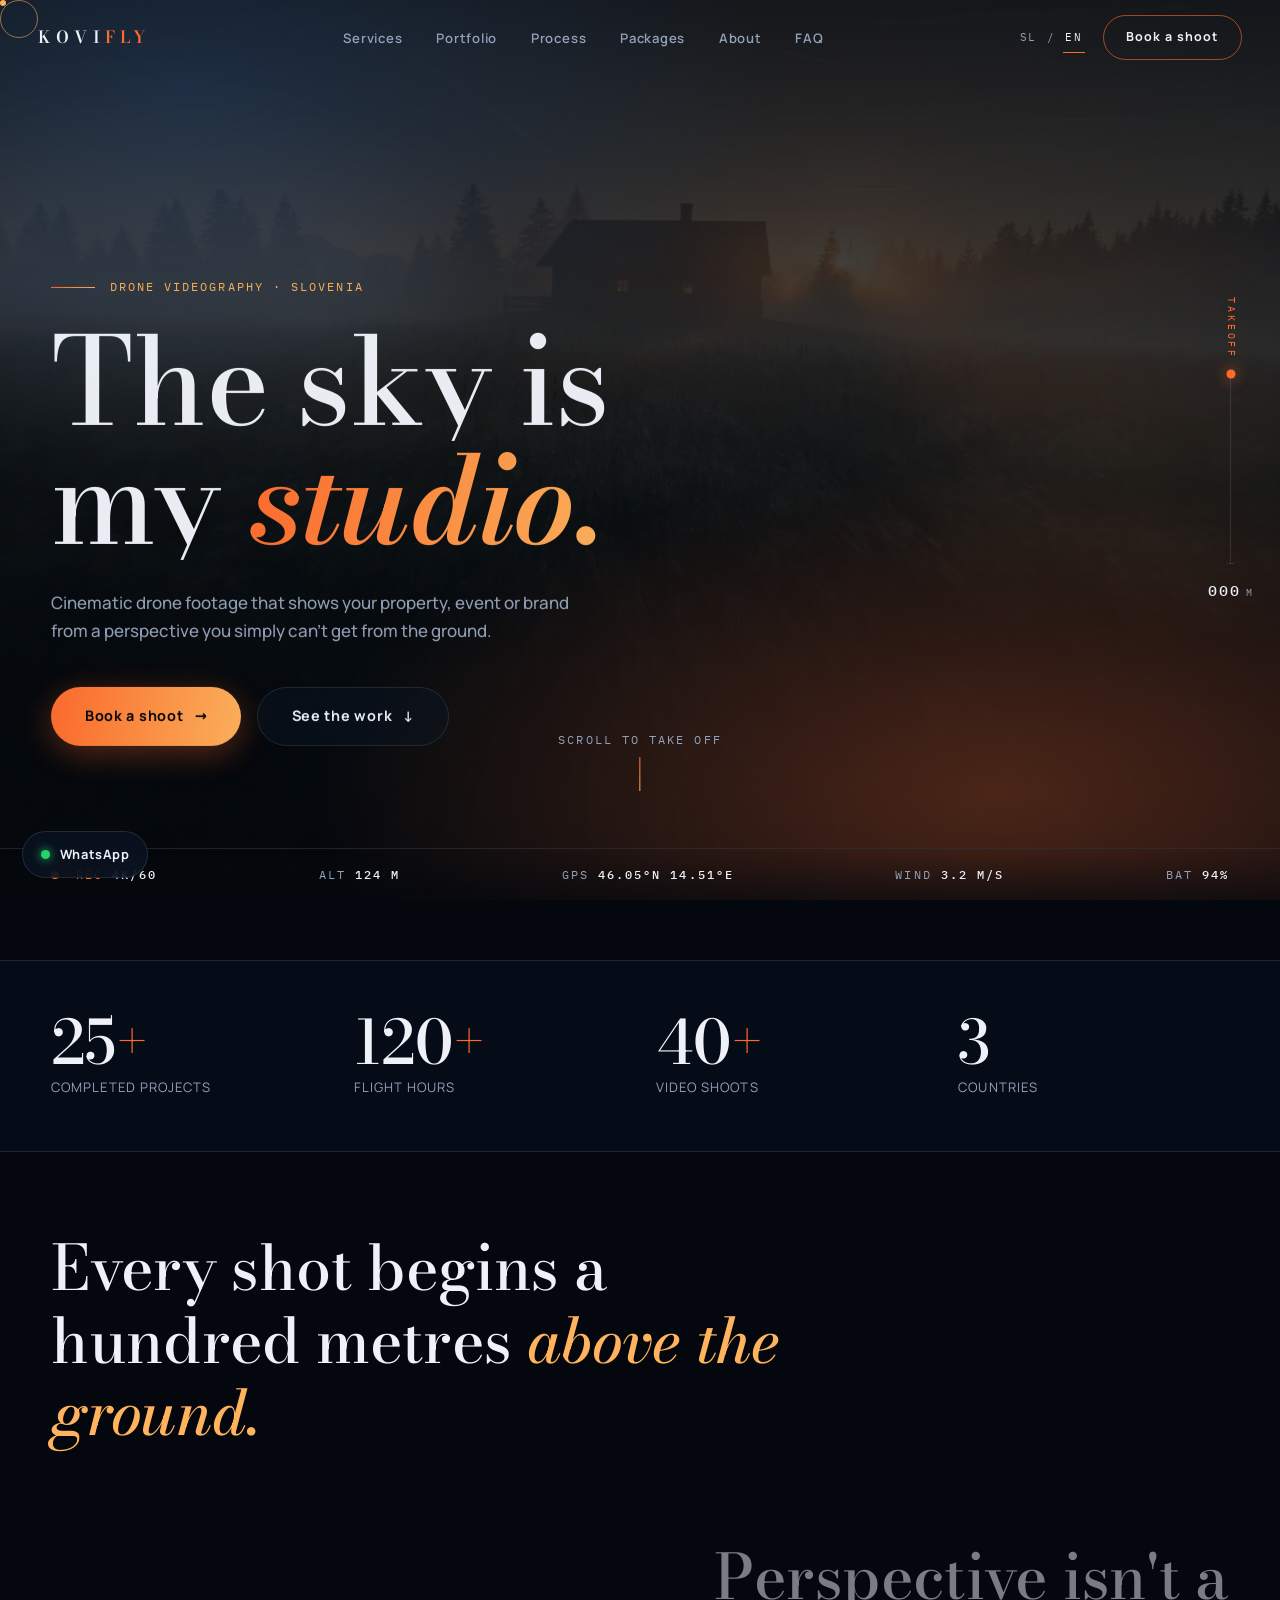
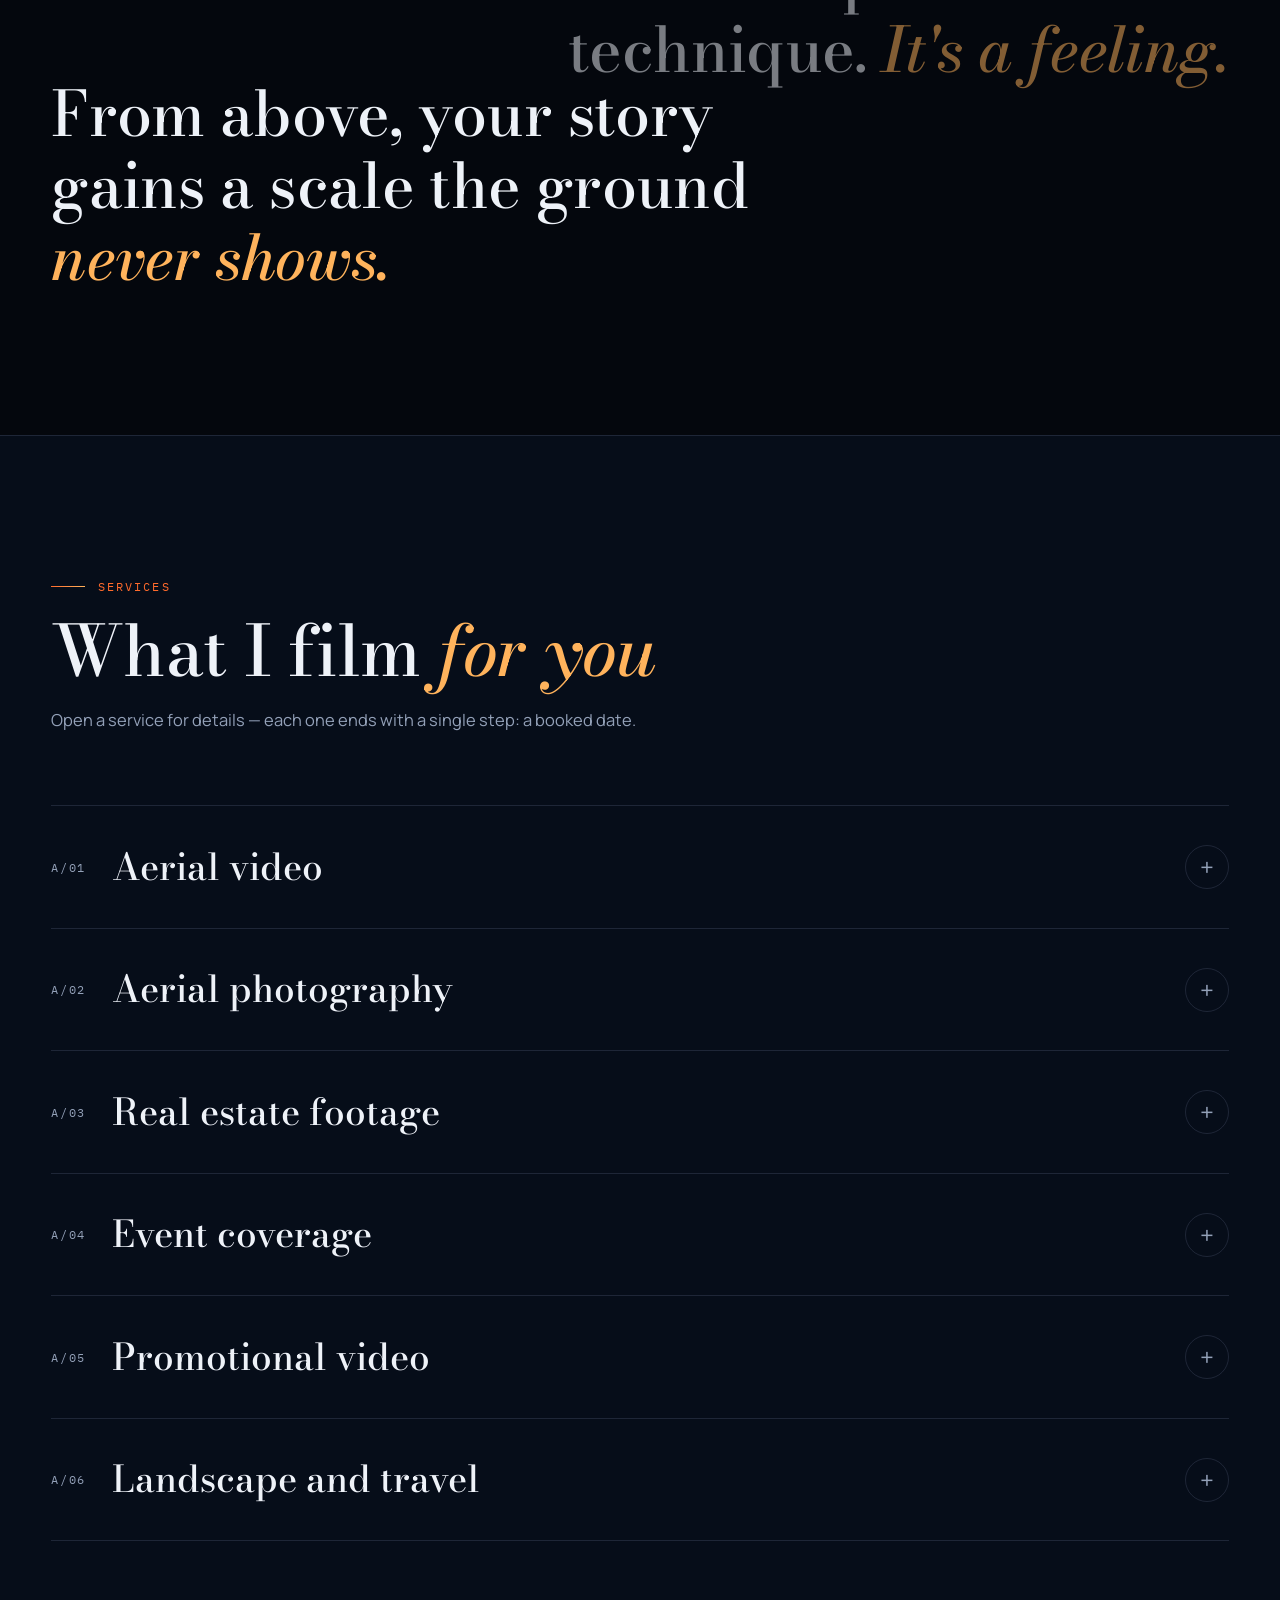
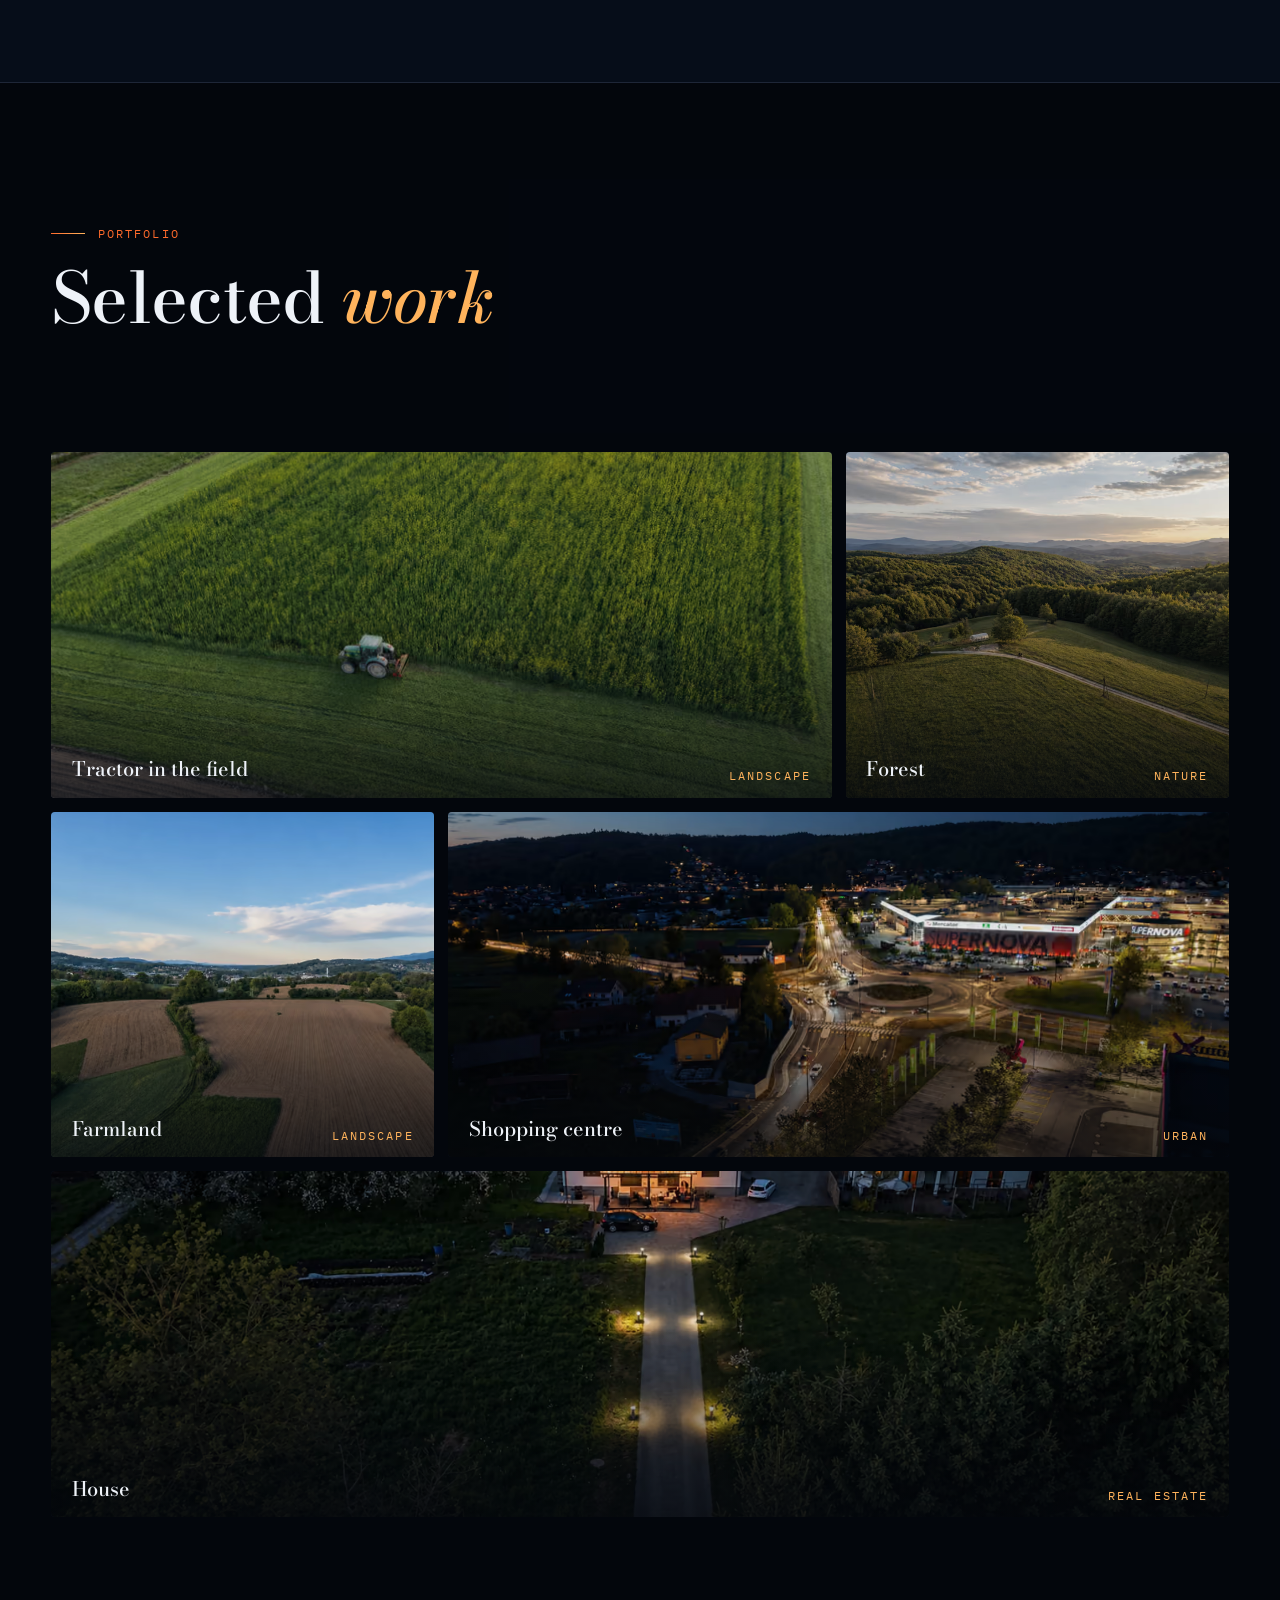
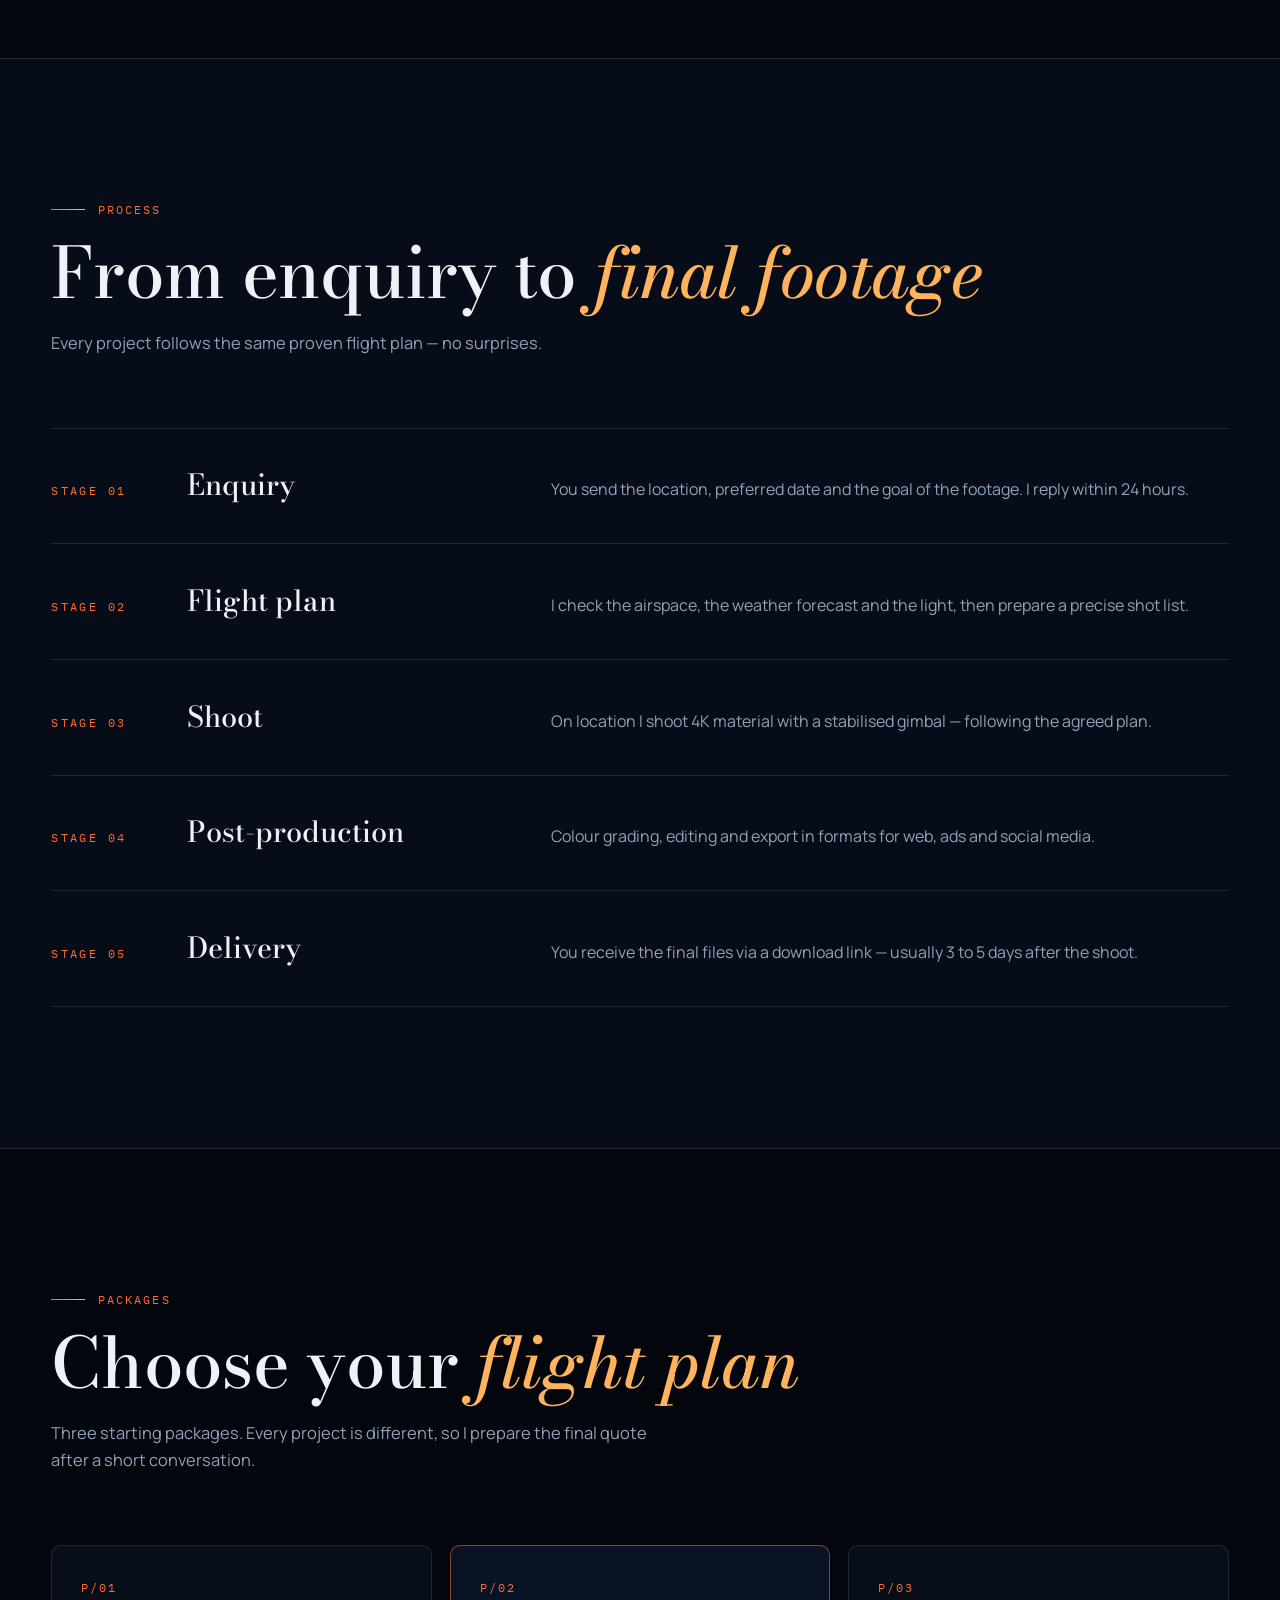
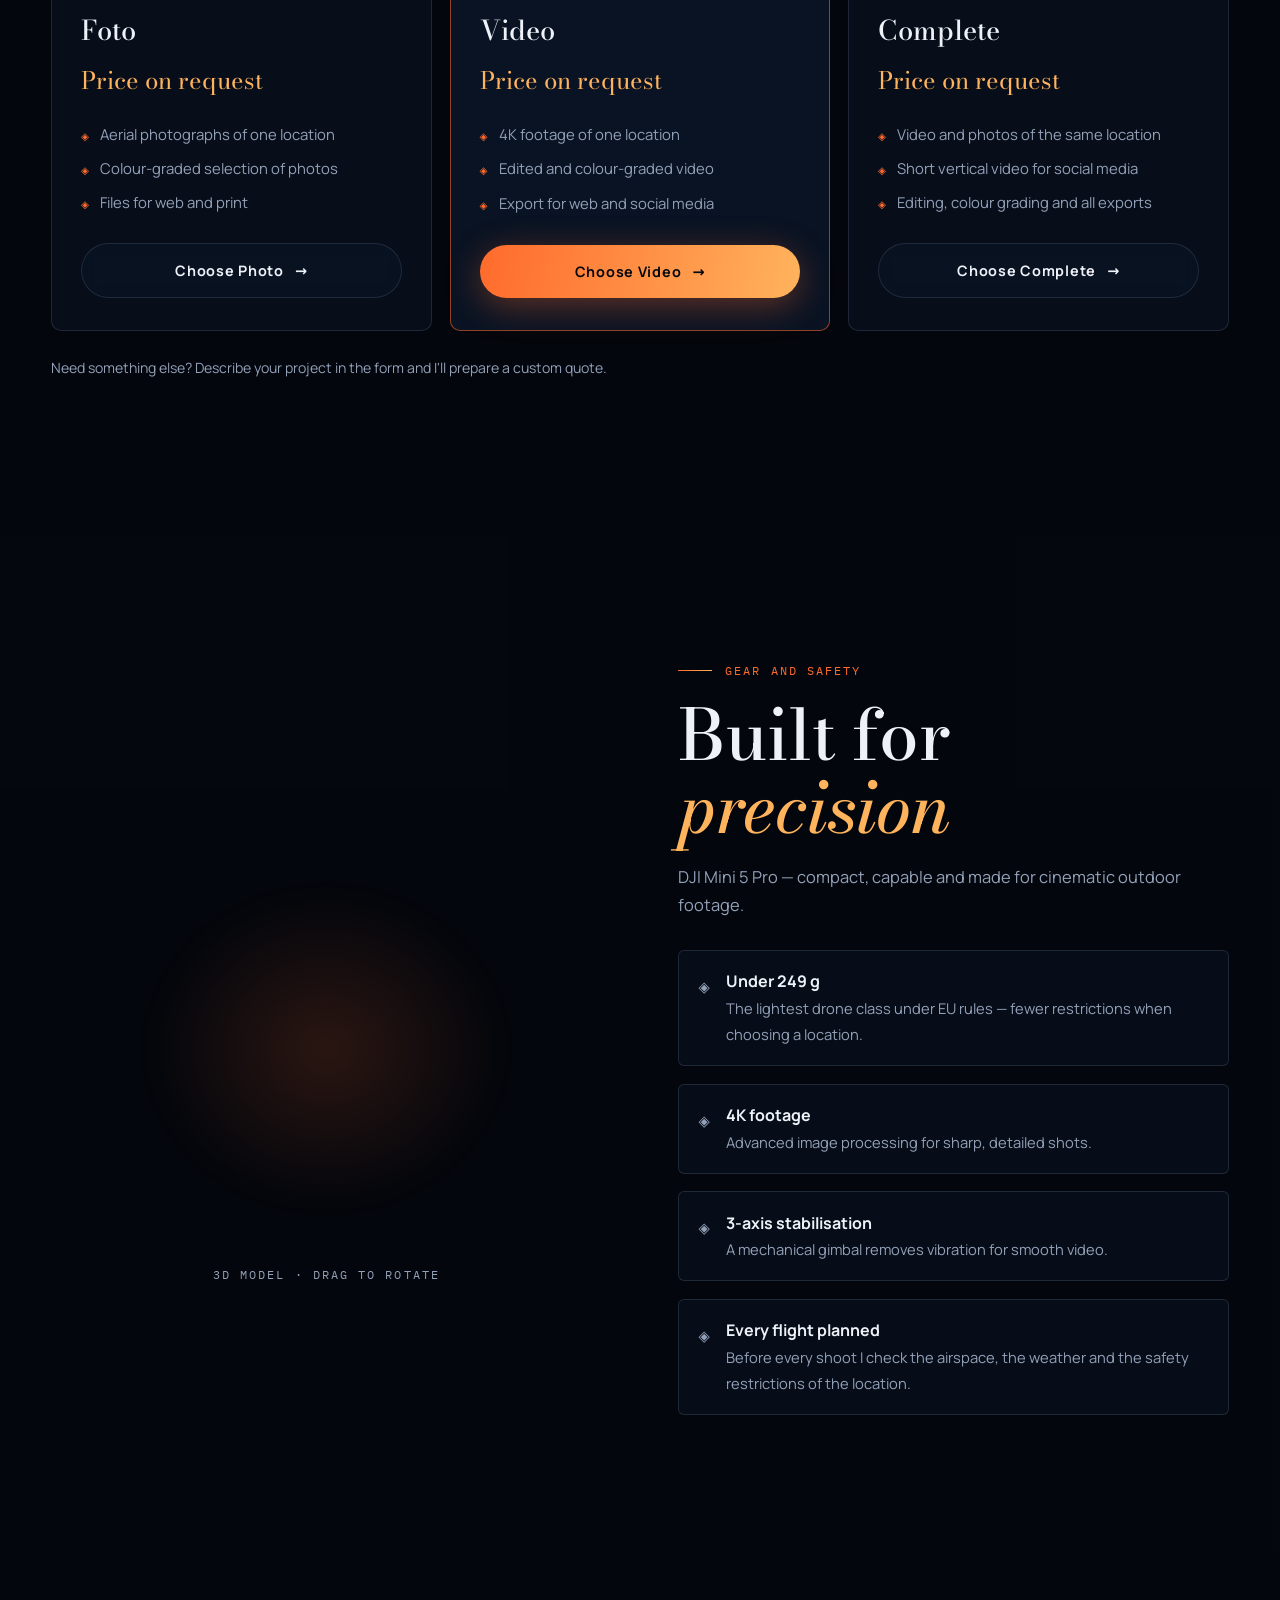
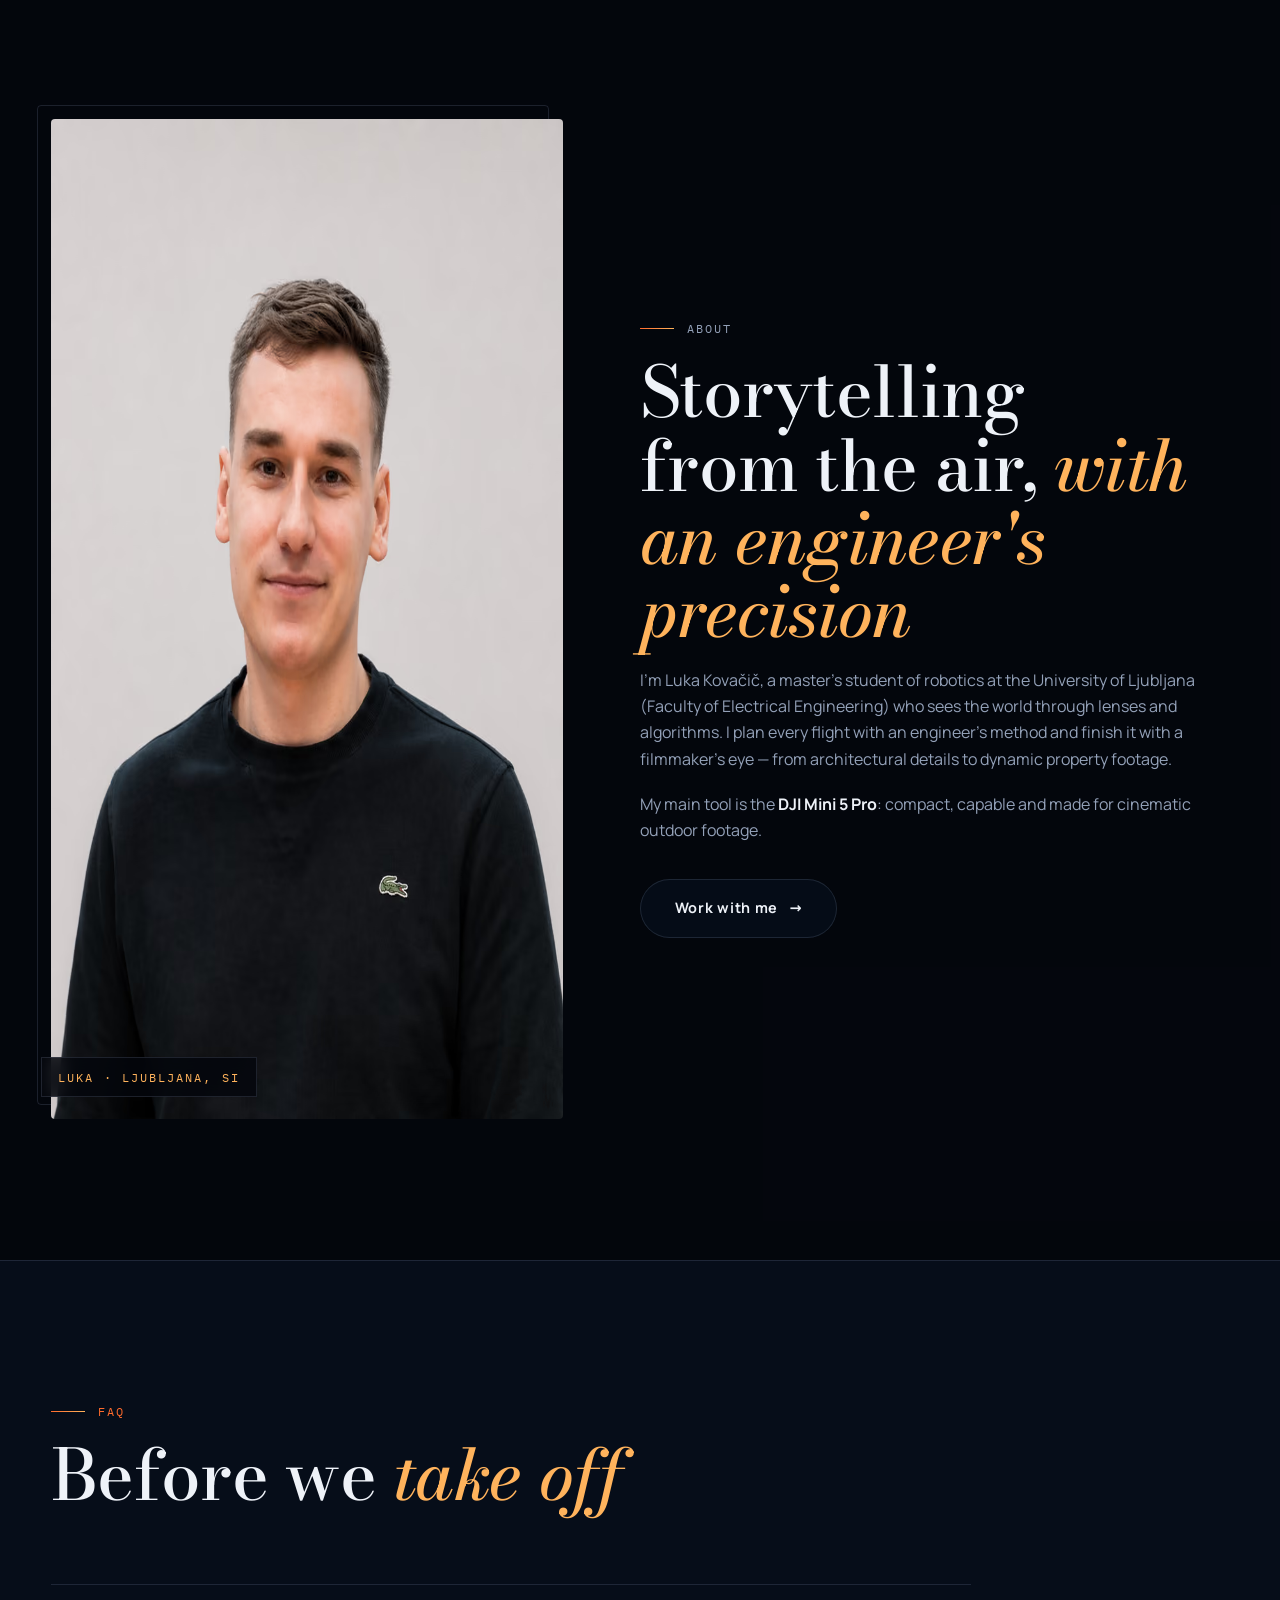
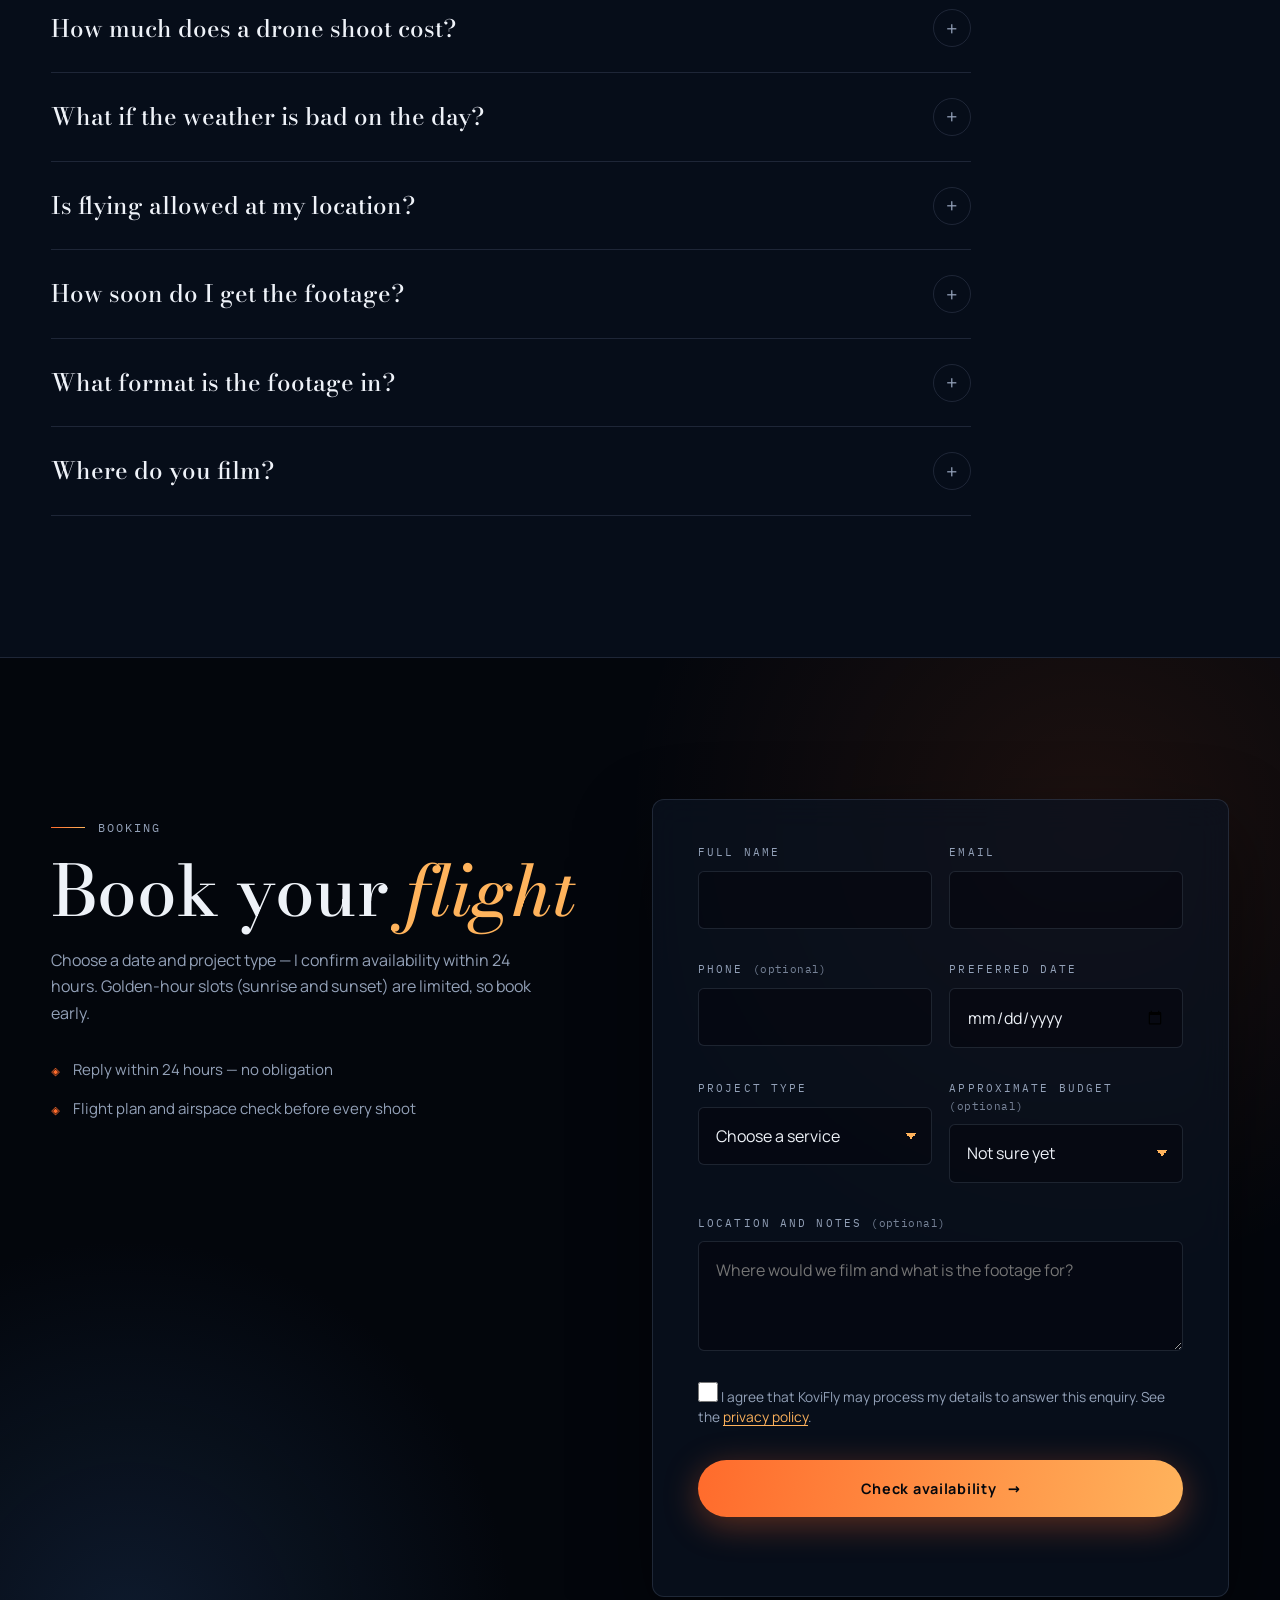
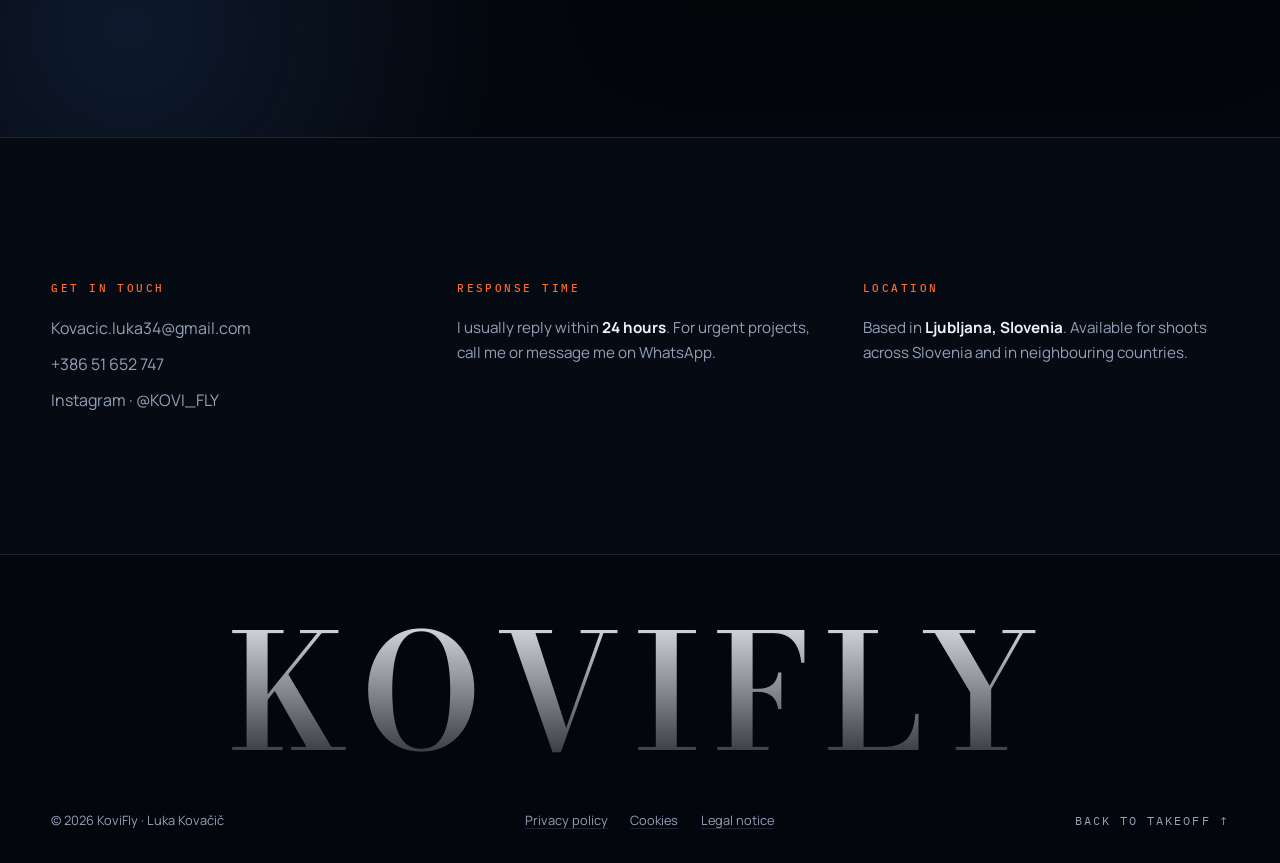
==== en/index.html @ 0ec5490a "F1: KoviFly — vsebina, SEO, performance osnova, SL/EN - znamka KoviFly povsod (title, og, logo, noga" ====
<!DOCTYPE html>
<html lang="en">
<head>
<meta charset="UTF-8">
<meta name="viewport" content="width=device-width, initial-scale=1.0">
<title>KoviFly — Drone Videography in Slovenia | 4K Aerial</title>
<meta name="description" content="Drone videography in Slovenia: cinematic 4K aerial video and photography for real estate, events and brands. DJI Mini 5 Pro, based in Ljubljana.">
<link rel="canonical" href="https://kovifly.si/en/">
<link rel="alternate" hreflang="sl" href="https://kovifly.si/">
<link rel="alternate" hreflang="en" href="https://kovifly.si/en/">
<link rel="alternate" hreflang="x-default" href="https://kovifly.si/">
<meta name="theme-color" content="#04070d">
<link rel="icon" href="/favicon.svg" type="image/svg+xml">
<link rel="preload" href="/fonts/bodoni-moda-latin-wght-normal.woff2" as="font" type="font/woff2" crossorigin>
<link rel="preload" href="/fonts/manrope-latin-wght-normal.woff2" as="font" type="font/woff2" crossorigin>
<script>document.documentElement.classList.add("js")</script>
<link rel="stylesheet" href="/css/main.css">

<meta property="og:site_name" content="KoviFly">
<meta property="og:title" content="KoviFly — Drone Videography in Slovenia | 4K Aerial">
<meta property="og:description" content="The sky is my studio. 4K aerial video and photography for real estate, events and brands across Slovenia.">
<meta property="og:image" content="https://kovifly.si/img/og.jpg">
<meta property="og:image:width" content="1200">
<meta property="og:image:height" content="630">
<meta property="og:url" content="https://kovifly.si/en/">
<meta property="og:type" content="website">
<meta property="og:locale" content="en_GB">
<meta property="og:locale:alternate" content="sl_SI">
<meta name="twitter:card" content="summary_large_image">
<script type="application/ld+json">
{
  "@context": "https://schema.org",
  "@type": ["LocalBusiness", "ProfessionalService"],
  "@id": "https://kovifly.si/#business",
  "name": "KoviFly",
  "description": "Drone videography and aerial photography in Slovenia — real estate, events, promotional video, landscape.",
  "url": "https://kovifly.si/en/",
  "image": "https://kovifly.si/img/og.jpg",
  "telephone": "+38651652747",
  "email": "Kovacic.luka34@gmail.com",
  "founder": { "@type": "Person", "name": "Luka Kovačič" },
  "address": { "@type": "PostalAddress", "addressLocality": "Ljubljana", "addressCountry": "SI" },
  "geo": { "@type": "GeoCoordinates", "latitude": 46.05, "longitude": 14.51 },
  "areaServed": { "@type": "Country", "name": "Slovenia" },
  "sameAs": ["https://instagram.com/KOVI_FLY"],
  "hasOfferCatalog": {
    "@type": "OfferCatalog",
    "name": "Drone filming services",
    "itemListElement": [
      { "@type": "Offer", "itemOffered": { "@type": "Service", "name": "Aerial video", "provider": { "@id": "https://kovifly.si/#business" } } },
      { "@type": "Offer", "itemOffered": { "@type": "Service", "name": "Aerial photography", "provider": { "@id": "https://kovifly.si/#business" } } },
      { "@type": "Offer", "itemOffered": { "@type": "Service", "name": "Real estate drone footage", "provider": { "@id": "https://kovifly.si/#business" } } },
      { "@type": "Offer", "itemOffered": { "@type": "Service", "name": "Event drone coverage", "provider": { "@id": "https://kovifly.si/#business" } } },
      { "@type": "Offer", "itemOffered": { "@type": "Service", "name": "Promotional drone video", "provider": { "@id": "https://kovifly.si/#business" } } },
      { "@type": "Offer", "itemOffered": { "@type": "Service", "name": "Landscape and travel", "provider": { "@id": "https://kovifly.si/#business" } } }
    ]
  }
}
</script>
</head>
<body>
<a class="skip" href="#story">Skip to content</a>

<!-- ====== PRELOADER ====== -->
<div id="loader" aria-hidden="true">
  <div class="loader-inner">
    <span class="loader-brand">KOVI<em style="font-style:normal;color:var(--ember)">FLY</em></span>
    <span class="loader-alt mono">CLIMB · ALT <b id="loaderAlt">000</b> M</span>
    <div class="loader-bar"><i id="loaderBar"></i></div>
  </div>
</div>

<!-- ====== CURSOR ====== -->
<div class="cursor-dot" aria-hidden="true"></div>
<div class="cursor-ring" aria-hidden="true"><span>VIEW</span></div>

<!-- ====== ALTIMETER (podpis) ====== -->
<aside class="altimeter mono" aria-hidden="true">
  <div class="alt-sec" id="altSec">TAKEOFF</div>
  <div class="alt-tape"><i class="alt-marker" id="altMarker"></i></div>
  <div class="alt-read"><b id="altVal">000</b><span>M</span></div>
</aside>

<!-- ====== NAV ====== -->
<header class="nav" id="nav">
  <div class="nav-inner">
    <a class="nav-logo" href="#hero" aria-label="KoviFly — to top">KOVI<em>FLY</em></a>
    <nav aria-label="Main navigation">
      <ul class="nav-links">
        <li><a href="#services">Services</a></li>
        <li><a href="#portfolio">Portfolio</a></li>
        <li><a href="#process">Process</a></li>
        <li><a href="#plans">Packages</a></li>
        <li><a href="#about">About</a></li>
        <li><a href="#faq">FAQ</a></li>
      </ul>
    </nav>
    <div class="nav-tools">
      <div class="lang" role="group" aria-label="Language">
        <a href="/" lang="sl" hreflang="sl" >SL</a><span aria-hidden="true">/</span><a href="/en/" lang="en" hreflang="en" aria-current="true">EN</a>
      </div>
      <a class="nav-cta" href="#booking">Book a shoot</a>
      <button class="burger" id="burger" aria-label="Open menu" aria-expanded="false" aria-controls="mobileMenu">
        <i></i><i></i><i></i>
      </button>
    </div>
  </div>
</header>

<div class="mobile-menu" id="mobileMenu">
  <a href="#services">Services</a>
  <a href="#portfolio">Portfolio</a>
  <a href="#process">Process</a>
  <a href="#plans">Packages</a>
  <a href="#about">About</a>
  <a href="#booking"><em>Book a shoot</em></a>
  <div class="lang">
    <a href="/" lang="sl" hreflang="sl" >Slovenščina</a><span aria-hidden="true">/</span><a href="/en/" lang="en" hreflang="en" aria-current="true">English</a>
  </div>
</div>

<!-- ====== SKY — fiksni video za celo stranjo (scrub na scroll) ======
     Video se naloži šele z JS in samo na namizju; mobilni in reduced-motion ostanejo pri sliki. -->
<div class="sky" aria-hidden="true">
  <picture><source type="image/avif" srcset="/img/hero-poster-800.avif 800w, /img/hero-poster-1600.avif 1600w" sizes="100vw"><source type="image/webp" srcset="/img/hero-poster-800.webp 800w, /img/hero-poster-1600.webp 1600w" sizes="100vw"><img src="/img/hero-poster-800.webp" alt="" width="800" height="450" decoding="async" fetchpriority="high"></picture>
  <video id="skyA" muted playsinline preload="none" data-src="/video/hero-scroll.mp4"></video>
  <video id="skyB" muted playsinline preload="none" data-src="/video/sky-b.mp4"></video>
  <div class="sky-dip" id="skyDip"></div>
  <div class="sky-veil"></div>
</div>

<main>
<!-- ====== HERO ====== -->
<section class="hero" id="hero" data-phase="TAKEOFF">
  <div class="hero-shade"></div>
  <div class="hero-cloud c1"></div>
  <div class="hero-cloud c2"></div>

  <div class="hero-content">
    <h1>
      <span class="hero-eyebrow">Drone videography · Slovenia</span>
      <span class="hero-line"><span>The sky is</span></span>
      <span class="hero-line"><span>my <em>studio.</em></span></span>
    </h1>
    <p class="hero-sub">Cinematic drone footage that shows your property, event or brand from a perspective you simply can't get from the ground.</p>
    <div class="hero-ctas">
      <a class="btn btn-primary" href="#booking">Book a shoot <span class="arr">→</span></a>
      <a class="btn btn-ghost" href="#portfolio">See the work <span class="arr">↓</span></a>
    </div>
  </div>

  <div class="hero-hint mono" id="heroHint" aria-hidden="true">
    <span>SCROLL TO TAKE OFF</span><i></i>
  </div>

  <div class="hero-hud mono" aria-hidden="true">
    <div class="wrap">
      <div class="hud-item hud-rec">REC <b>4K/60</b></div>
      <div class="hud-item">ALT <b id="hudAlt">124 m</b></div>
      <div class="hud-item">GPS <b>46.05°N 14.51°E</b></div>
      <div class="hud-item">WIND <b id="hudWind">3.2 m/s</b></div>
      <div class="hud-item">BAT <b id="hudBat">94%</b></div>
    </div>
  </div>
</section>

<!-- ====== STATS ====== (končna številka je že v HTML — nikoli ne pokaže 0) -->
<div class="stats">
  <div class="wrap">
    <div class="stat"><b><span class="count" data-target="25">25</span><i>+</i></b><span>completed projects</span></div>
    <div class="stat"><b><span class="count" data-target="120">120</span><i>+</i></b><span>flight hours</span></div>
    <div class="stat"><b><span class="count" data-target="40">40</span><i>+</i></b><span>video shoots</span></div>
    <div class="stat"><b><span class="count" data-target="3">3</span></b><span>countries</span></div>
  </div>
</div>

<!-- ====== STORY ====== -->
<section class="story sec" id="story" data-phase="CLIMB">
  <div class="wrap">
    <p class="story-line js-scrub">Every shot begins a hundred metres <em>above the ground.</em></p>
    <p class="story-line js-scrub">Perspective isn't a technique. <em>It's a feeling.</em></p>
    <p class="story-line js-scrub">From above, your story gains a scale the ground <em>never shows.</em></p>
  </div>
</section>

<!-- ====== SERVICES ====== -->
<section class="services sec" id="services" data-phase="MISSION">
  <div class="wrap">
    <div class="sec-head">
      <p class="eyebrow mono" data-reveal>Services</p>
      <h2 data-reveal>What I film <em>for you</em></h2>
      <p class="lead" data-reveal>Open a service for details — each one ends with a single step: a booked date.</p>
    </div>

    <div class="svc-list">
      <div class="svc">
        <button class="svc-head" aria-expanded="false" aria-controls="svc1"><span class="svc-idx">A/01</span><h3>Aerial video</h3><span class="svc-x" aria-hidden="true">+</span></button>
        <div class="svc-body" id="svc1"><div class="svc-grid">
          <p>Smooth, stabilised 4K footage shot on the DJI Mini 5 Pro. From wide landscape shots to detailed low-altitude passes — material ready for editing or a finished film.</p>
          <a class="svc-cta" href="#booking" data-service="Aerialni video">Check availability <span class="arr">→</span></a>
        </div></div>
      </div>

      <div class="svc">
        <button class="svc-head" aria-expanded="false" aria-controls="svc2"><span class="svc-idx">A/02</span><h3>Aerial photography</h3><span class="svc-x" aria-hidden="true">+</span></button>
        <div class="svc-body" id="svc2"><div class="svc-grid">
          <p>High-resolution photographs from altitude. Ideal for publications, print and social media — compositions you can't capture from the ground.</p>
          <a class="svc-cta" href="#booking" data-service="Aerialna fotografija">Check availability <span class="arr">→</span></a>
        </div></div>
      </div>

      <div class="svc">
        <button class="svc-head" aria-expanded="false" aria-controls="svc3"><span class="svc-idx">A/03</span><h3>Real estate footage</h3><span class="svc-x" aria-hidden="true">+</span></button>
        <div class="svc-body" id="svc3"><div class="svc-grid">
          <p>Top-down views, orbit shots and smooth fly-overs that place a property in its surroundings and sell the buyer a feeling — not just square metres.</p>
          <a class="svc-cta" href="#booking" data-service="Nepremičnine">Check availability <span class="arr">→</span></a>
        </div></div>
      </div>

      <div class="svc">
        <button class="svc-head" aria-expanded="false" aria-controls="svc4"><span class="svc-idx">A/04</span><h3>Event coverage</h3><span class="svc-x" aria-hidden="true">+</span></button>
        <div class="svc-body" id="svc4"><div class="svc-grid">
          <p>Weddings, festivals, corporate events — filmed from a perspective nobody in the crowd gets to see. Discreet, safe and planned in advance.</p>
          <a class="svc-cta" href="#booking" data-service="Pokrivanje dogodkov">Check availability <span class="arr">→</span></a>
        </div></div>
      </div>

      <div class="svc">
        <button class="svc-head" aria-expanded="false" aria-controls="svc5"><span class="svc-idx">A/05</span><h3>Promotional video</h3><span class="svc-x" aria-hidden="true">+</span></button>
        <div class="svc-body" id="svc5"><div class="svc-grid">
          <p>Aerial content for companies, tourism organisations and startups. Cinematic storytelling from the sky, exported in formats for web, ads and social media.</p>
          <a class="svc-cta" href="#booking" data-service="Promocijski video">Check availability <span class="arr">→</span></a>
        </div></div>
      </div>

      <div class="svc">
        <button class="svc-head" aria-expanded="false" aria-controls="svc6"><span class="svc-idx">A/06</span><h3>Landscape and travel</h3><span class="svc-x" aria-hidden="true">+</span></button>
        <div class="svc-body" id="svc6"><div class="svc-grid">
          <p>Nature, mountains, coasts, cities — editorial aerial content for travel brands and personal projects. Slovenia and neighbouring countries.</p>
          <a class="svc-cta" href="#booking" data-service="Pokrajina / Potovanja">Check availability <span class="arr">→</span></a>
        </div></div>
      </div>
    </div>
  </div>
</section>

<!-- ====== PORTFOLIO ====== -->
<section class="sec" id="portfolio" data-phase="PANORAMA">
  <div class="wrap">
    <div class="sec-head">
      <p class="eyebrow mono" data-reveal>Portfolio</p>
      <h2 data-reveal>Selected <em>work</em></h2>
      <p class="lead" data-reveal>Select a shot to view it full screen.</p>
    </div>

    <div class="folio-grid">
      <figure class="folio-item wide" tabindex="0" role="button" data-cursor="view" data-reveal data-title="Tractor in the field" data-cat="Landscape / Agriculture">
        <picture><source type="image/avif" srcset="/img/traktor-800.avif 800w, /img/traktor-1600.avif 1600w" sizes="(max-width:760px) 92vw, 800px"><source type="image/webp" srcset="/img/traktor-800.webp 800w, /img/traktor-1600.webp 1600w" sizes="(max-width:760px) 92vw, 800px"><img src="/img/traktor-800.webp" alt="Drone shot — tractor in a field" width="800" height="450" decoding="async" loading="lazy"></picture>
        <video class="folio-vid" muted loop playsinline preload="none" data-src="/video/preview-traktor.mp4"></video>
        <figcaption class="folio-meta"><h3>Tractor in the field</h3><span class="mono">Landscape</span></figcaption>
      </figure>
      <figure class="folio-item slim" tabindex="0" role="button" data-cursor="view" data-reveal data-title="Forest" data-cat="Nature">
        <picture><source type="image/avif" srcset="/img/gozd-800.avif 800w, /img/gozd-1600.avif 1448w" sizes="(max-width:760px) 92vw, 400px"><source type="image/webp" srcset="/img/gozd-800.webp 800w, /img/gozd-1600.webp 1448w" sizes="(max-width:760px) 92vw, 400px"><img src="/img/gozd-800.webp" alt="Drone shot — forest from above" width="800" height="600" decoding="async" loading="lazy"></picture>
        <figcaption class="folio-meta"><h3>Forest</h3><span class="mono">Nature</span></figcaption>
      </figure>
      <figure class="folio-item slim" tabindex="0" role="button" data-cursor="view" data-reveal data-title="Farmland" data-cat="Landscape">
        <picture><source type="image/avif" srcset="/img/njiva-800.avif 800w, /img/njiva-1600.avif 1600w" sizes="(max-width:760px) 92vw, 400px"><source type="image/webp" srcset="/img/njiva-800.webp 800w, /img/njiva-1600.webp 1600w" sizes="(max-width:760px) 92vw, 400px"><img src="/img/njiva-800.webp" alt="Drone shot — farmland from above" width="800" height="450" decoding="async" loading="lazy"></picture>
        <video class="folio-vid" muted loop playsinline preload="none" data-src="/video/preview-njiva.mp4"></video>
        <figcaption class="folio-meta"><h3>Farmland</h3><span class="mono">Landscape</span></figcaption>
      </figure>
      <figure class="folio-item wide" tabindex="0" role="button" data-cursor="view" data-reveal data-title="Shopping centre" data-cat="Urban">
        <picture><source type="image/avif" srcset="/img/center-800.avif 800w, /img/center-1600.avif 1448w" sizes="(max-width:760px) 92vw, 800px"><source type="image/webp" srcset="/img/center-800.webp 800w, /img/center-1600.webp 1448w" sizes="(max-width:760px) 92vw, 800px"><img src="/img/center-800.webp" alt="Drone shot — shopping centre" width="800" height="600" decoding="async" loading="lazy"></picture>
        <figcaption class="folio-meta"><h3>Shopping centre</h3><span class="mono">Urban</span></figcaption>
      </figure>
      <figure class="folio-item full" tabindex="0" role="button" data-cursor="view" data-reveal data-title="House" data-cat="Real estate">
        <picture><source type="image/avif" srcset="/img/hisa-800.avif 800w, /img/hisa-1600.avif 1448w" sizes="(max-width:760px) 92vw, 1240px"><source type="image/webp" srcset="/img/hisa-800.webp 800w, /img/hisa-1600.webp 1448w" sizes="(max-width:760px) 92vw, 1240px"><img src="/img/hisa-800.webp" alt="Drone shot — house from above" width="800" height="600" decoding="async" loading="lazy"></picture>
        <video class="folio-vid" muted loop playsinline preload="none" data-src="/video/preview-hisa.mp4"></video>
        <figcaption class="folio-meta"><h3>House</h3><span class="mono">Real estate</span></figcaption>
      </figure>
    </div>
  </div>
</section>

<!-- Lightbox -->
<div class="lightbox" id="lightbox" role="dialog" aria-modal="true" aria-label="Gallery" aria-hidden="true">
  <button class="lb-close mono" id="lbClose">Close ×</button>
  <button class="lb-btn lb-prev" id="lbPrev" aria-label="Previous shot">‹</button>
  <img id="lbImg" alt="">
  <video id="lbVid" style="display:none;max-width:88vw;max-height:78vh;border-radius:4px" muted loop playsinline></video>
  <button class="lb-btn lb-next" id="lbNext" aria-label="Next shot">›</button>
  <div class="lb-cap mono" aria-live="polite"><b id="lbTitle"></b><span id="lbCat"></span></div>
</div>

<!-- ====== PROCESS ====== -->
<section class="process sec" id="process" data-phase="FLIGHT PLAN">
  <div class="wrap">
    <div class="sec-head">
      <p class="eyebrow mono" data-reveal>Process</p>
      <h2 data-reveal>From enquiry to <em>final footage</em></h2>
      <p class="lead" data-reveal>Every project follows the same proven flight plan — no surprises.</p>
    </div>
    <div class="steps">
      <div class="step" data-reveal><span class="step-no">STAGE 01</span><h3>Enquiry</h3><p>You send the location, preferred date and the goal of the footage. I reply within 24 hours.</p></div>
      <div class="step" data-reveal><span class="step-no">STAGE 02</span><h3>Flight plan</h3><p>I check the airspace, the weather forecast and the light, then prepare a precise shot list.</p></div>
      <div class="step" data-reveal><span class="step-no">STAGE 03</span><h3>Shoot</h3><p>On location I shoot 4K material with a stabilised gimbal — following the agreed plan.</p></div>
      <div class="step" data-reveal><span class="step-no">STAGE 04</span><h3>Post-production</h3><p>Colour grading, editing and export in formats for web, ads and social media.</p></div>
      <div class="step" data-reveal><span class="step-no">STAGE 05</span><h3>Delivery</h3><p>You receive the final files via a download link — usually 3 to 5 days after the shoot.</p></div>
    </div>
  </div>
</section>

<!-- ====== PAKETI ====== (cene: js/config.js → prices; dokler so null, piše "Cena po dogovoru") -->
<section class="plans sec" id="plans" data-phase="PACKAGES">
  <div class="wrap">
    <div class="sec-head">
      <p class="eyebrow mono" data-reveal>Packages</p>
      <h2 data-reveal>Choose your <em>flight plan</em></h2>
      <p class="lead" data-reveal>Three starting packages. Every project is different, so I prepare the final quote after a short conversation.</p>
    </div>
    <div class="plan-grid">
      <article class="plan" data-reveal>
        <span class="plan-tag mono">P/01</span>
        <h3>Foto</h3>
        <p class="plan-price" data-price="foto">Price on request</p>
        <ul>
          <li>Aerial photographs of one location</li>
          <li>Colour-graded selection of photos</li>
          <li>Files for web and print</li>
        </ul>
        <a class="btn btn-ghost" href="#booking" data-service="Aerialna fotografija" data-prefill="Package: Photo">Choose Photo <span class="arr">→</span></a>
      </article>
      <article class="plan is-featured" data-reveal>
        <span class="plan-tag mono">P/02</span>
        <h3>Video</h3>
        <p class="plan-price" data-price="video">Price on request</p>
        <ul>
          <li>4K footage of one location</li>
          <li>Edited and colour-graded video</li>
          <li>Export for web and social media</li>
        </ul>
        <a class="btn btn-primary" href="#booking" data-service="Aerialni video" data-prefill="Package: Video">Choose Video <span class="arr">→</span></a>
      </article>
      <article class="plan" data-reveal>
        <span class="plan-tag mono">P/03</span>
        <h3>Complete</h3>
        <p class="plan-price" data-price="celota">Price on request</p>
        <ul>
          <li>Video and photos of the same location</li>
          <li>Short vertical video for social media</li>
          <li>Editing, colour grading and all exports</li>
        </ul>
        <a class="btn btn-ghost" href="#booking" data-service="Promocijski video" data-prefill="Package: Complete">Choose Complete <span class="arr">→</span></a>
      </article>
    </div>
    <p class="plans-note" data-reveal>Need something else? Describe your project in the form and I'll prepare a custom quote.</p>
  </div>
</section>

<!-- ====== GEAR / TRUST ====== -->
<section class="gear sec" id="gear" data-phase="GEAR">
  <div class="wrap">
    <div class="gear-figure" data-reveal>
      <div id="dronImg"><picture><source type="image/avif" srcset="/img/dron-800.avif 800w, /img/dron-1600.avif 1409w" sizes="(max-width:880px) 80vw, 520px"><source type="image/webp" srcset="/img/dron-800.webp 800w, /img/dron-1600.webp 1409w" sizes="(max-width:880px) 80vw, 520px"><img src="/img/dron-800.webp" alt="DJI Mini 5 Pro" width="800" height="452" decoding="async" loading="lazy"></picture></div>
      <!-- 3D model se naloži šele, ko sekcija pride v pogled -->
      <div id="dron3d" hidden>
        <model-viewer data-src="/models/dron.glb" alt="DJI Mini 5 Pro — 3D model you can rotate"
          camera-controls auto-rotate rotation-per-second="18deg"
          shadow-intensity="0.8" exposure="1.05" interaction-prompt="none"></model-viewer>
        <span class="gear-3d-hint mono">3D MODEL · DRAG TO ROTATE</span>
      </div>
    </div>
    <div>
      <p class="eyebrow mono" data-reveal>Gear and safety</p>
      <h2 data-reveal>Built for <em>precision</em></h2>
      <p class="lead" data-reveal>DJI Mini 5 Pro — compact, capable and made for cinematic outdoor footage.</p>
      <ul class="gear-list">
        <li data-reveal><span class="gear-ic">◈</span><div><b>Under 249 g</b><span>The lightest drone class under EU rules — fewer restrictions when choosing a location.</span></div></li>
        <li data-reveal><span class="gear-ic">◈</span><div><b>4K footage</b><span>Advanced image processing for sharp, detailed shots.</span></div></li>
        <li data-reveal><span class="gear-ic">◈</span><div><b>3-axis stabilisation</b><span>A mechanical gimbal removes vibration for smooth video.</span></div></li>
        <li data-reveal><span class="gear-ic">◈</span><div><b>Every flight planned</b><span>Before every shoot I check the airspace, the weather and the safety restrictions of the location.</span></div></li>
      </ul>
      <!-- Prikaže se samo, ko so podatki vpisani v js/config.js → uas -->
      <ul class="trust">
        <li data-cfg="uas.operatorId" hidden>Registered UAS operator: <b data-cfg-text></b></li>
        <li data-cfg="uas.pilotCert" hidden>Remote pilot certificate: <b data-cfg-text></b></li>
        <li data-cfg="uas.insurance" hidden>Liability insurance: <b data-cfg-text></b></li>
      </ul>
    </div>
  </div>
</section>

<!-- ====== ABOUT ====== -->
<section class="about sec" id="about" data-phase="PILOT">
  <div class="wrap">
    <div class="about-figure" data-reveal>
      <picture><source type="image/avif" srcset="/img/luka-800.avif 800w, /img/luka-1600.avif 1122w" sizes="(max-width:880px) 92vw, 520px"><source type="image/webp" srcset="/img/luka-800.webp 800w, /img/luka-1600.webp 1122w" sizes="(max-width:880px) 92vw, 520px"><img src="/img/luka-800.webp" alt="Luka Kovačič — drone pilot and videographer" width="800" height="1000" decoding="async" loading="lazy"></picture>
      <span class="about-tag mono">LUKA · LJUBLJANA, SI</span>
    </div>
    <div>
      <p class="eyebrow mono" data-reveal>About</p>
      <h2 data-reveal>Storytelling from the air, <em>with an engineer's precision</em></h2>
      <p data-reveal>I'm Luka Kovačič, a master's student of robotics at the University of Ljubljana (Faculty of Electrical Engineering) who sees the world through lenses and algorithms. I plan every flight with an engineer's method and finish it with a filmmaker's eye — from architectural details to dynamic property footage.</p>
      <p data-reveal>My main tool is the <b>DJI Mini 5 Pro</b>: compact, capable and made for cinematic outdoor footage.</p>
      <a class="btn btn-ghost" href="#booking" data-reveal>Work with me <span class="arr">→</span></a>
    </div>
  </div>
</section>

<!-- ====== FAQ ====== -->
<section class="faq sec" id="faq" data-phase="BRIEFING">
  <div class="wrap">
    <div class="sec-head">
      <p class="eyebrow mono" data-reveal>FAQ</p>
      <h2 data-reveal>Before we <em>take off</em></h2>
    </div>
    <div class="faq-list">
      <div class="faq-item">
        <h3><button class="faq-q" aria-expanded="false" aria-controls="faq1">How much does a drone shoot cost?<span class="svc-x" aria-hidden="true">+</span></button></h3>
        <div class="faq-a" id="faq1"><p>The price depends on the location, the length of the shoot and how much editing is needed. Send an enquiry with a few details about your project and you'll get an estimate within 24 hours — no obligation.</p></div>
      </div>
      <div class="faq-item">
        <h3><button class="faq-q" aria-expanded="false" aria-controls="faq2">What if the weather is bad on the day?<span class="svc-x" aria-hidden="true">+</span></button></h3>
        <div class="faq-a" id="faq2"><p>The drone doesn't fly in rain or strong wind. I follow the forecast a few days ahead; if conditions aren't safe or the light isn't right, we agree on a new date.</p></div>
      </div>
      <div class="faq-item">
        <h3><button class="faq-q" aria-expanded="false" aria-controls="faq3">Is flying allowed at my location?<span class="svc-x" aria-hidden="true">+</span></button></h3>
        <div class="faq-a" id="faq3"><p>I check that for you. Before every shoot I review the airspace and the restrictions of the location and let you know whether the flight is possible and under what conditions.</p></div>
      </div>
      <div class="faq-item">
        <h3><button class="faq-q" aria-expanded="false" aria-controls="faq4">How soon do I get the footage?<span class="svc-x" aria-hidden="true">+</span></button></h3>
        <div class="faq-a" id="faq4"><p>You usually receive the final files 3 to 5 days after the shoot, via a download link.</p></div>
      </div>
      <div class="faq-item">
        <h3><button class="faq-q" aria-expanded="false" aria-controls="faq5">What format is the footage in?<span class="svc-x" aria-hidden="true">+</span></button></h3>
        <div class="faq-a" id="faq5"><p>Video in 4K resolution, exported in formats for web, ads and social media (vertical included). Photos in high resolution for web and print.</p></div>
      </div>
      <div class="faq-item">
        <h3><button class="faq-q" aria-expanded="false" aria-controls="faq6">Where do you film?<span class="svc-x" aria-hidden="true">+</span></button></h3>
        <div class="faq-a" id="faq6"><p>I'm based in Ljubljana and film across Slovenia and in neighbouring countries.</p></div>
      </div>
    </div>
  </div>
</section>

<!-- ====== BOOKING ====== -->
<section class="booking sec" id="booking" data-phase="LANDING">
  <div class="wrap">
    <div class="booking-copy">
      <p class="eyebrow mono" data-reveal>Booking</p>
      <h2 data-reveal>Book your <em>flight</em></h2>
      <p data-reveal>Choose a date and project type — I confirm availability within 24 hours. Golden-hour slots (sunrise and sunset) are limited, so book early.</p>
      <ul class="booking-perks">
        <li data-reveal>Reply within 24 hours — no obligation</li>
        <li data-reveal>Flight plan and airspace check before every shoot</li>
        <li data-reveal>Final material 3–5 days after the shoot</li>
      </ul>
    </div>

    <div class="form-card" id="bookingCard" data-reveal>
      <form id="bookingForm" action="https://formspree.io/f/mqewokoo" method="POST" novalidate>
        <input type="hidden" name="_subject" value="Nova rezervacija — kovifly.si">
        <input type="hidden" name="jezik" value="en">
        <label class="hp" aria-hidden="true">Website <input type="text" name="_gotcha" tabindex="-1" autocomplete="off"></label>
        <div class="field-row">
          <div class="field">
            <label for="bk-name">Full name</label>
            <input id="bk-name" name="ime" type="text" autocomplete="name" required aria-describedby="bk-name-err">
            <span class="field-err" id="bk-name-err" role="alert"></span>
          </div>
          <div class="field">
            <label for="bk-email">Email</label>
            <input id="bk-email" name="email" type="email" autocomplete="email" inputmode="email" required aria-describedby="bk-email-err">
            <span class="field-err" id="bk-email-err" role="alert"></span>
          </div>
        </div>
        <div class="field-row">
          <div class="field">
            <label for="bk-phone">Phone <span class="opt">(optional)</span></label>
            <input id="bk-phone" name="telefon" type="tel" autocomplete="tel" inputmode="tel" pattern="[0-9+ ()\/\-]{6,20}" aria-describedby="bk-phone-err">
            <span class="field-err" id="bk-phone-err" role="alert"></span>
          </div>
          <div class="field">
            <label for="bk-date">Preferred date</label>
            <input id="bk-date" name="datum" type="date" required aria-describedby="bk-date-err">
            <span class="field-err" id="bk-date-err" role="alert"></span>
          </div>
        </div>
        <div class="field-row">
          <div class="field">
            <label for="bk-service">Project type</label>
            <select id="bk-service" name="storitev" required aria-describedby="bk-service-err">
              <option value="" disabled selected>Choose a service</option>
              <option value="Aerialni video">Aerial video</option>
              <option value="Aerialna fotografija">Aerial photography</option>
              <option value="Nepremičnine">Real estate</option>
              <option value="Pokrivanje dogodkov">Event coverage</option>
              <option value="Promocijski video">Promotional video</option>
              <option value="Pokrajina / Potovanja">Landscape / Travel</option>
              <option value="Drugo">Other</option>
            </select>
            <span class="field-err" id="bk-service-err" role="alert"></span>
          </div>
          <div class="field">
            <label for="bk-budget">Approximate budget <span class="opt">(optional)</span></label>
            <select id="bk-budget" name="proracun">
              <option value="" selected>Not sure yet</option>
              <option value="do 200 €">up to €200</option>
              <option value="200–500 €">€200–500</option>
              <option value="500–1000 €">€500–1,000</option>
              <option value="nad 1000 €">over €1,000</option>
            </select>
            <span class="field-err"></span>
          </div>
        </div>
        <div class="field">
          <label for="bk-notes">Location and notes <span class="opt">(optional)</span></label>
          <textarea id="bk-notes" name="sporocilo" placeholder="Where would we film and what is the footage for?"></textarea>
        </div>
        <div class="field">
          <label class="consent" for="bk-consent">
            <input id="bk-consent" name="soglasje" type="checkbox" value="da" required aria-describedby="bk-consent-err">
            <span>I agree that KoviFly may process my details to answer this enquiry. See the <a href="/en/privacy.html" target="_blank" rel="noopener">privacy policy</a>.</span>
          </label>
          <span class="field-err" id="bk-consent-err" role="alert"></span>
        </div>
        <button class="btn btn-primary" type="submit">Check availability <span class="arr">→</span></button>
        <p class="form-status" id="formStatus" role="alert"></p>
      </form>
      <div class="form-ok" role="status" tabindex="-1">
        <svg class="ok-ring" viewBox="0 0 92 92" aria-hidden="true"><circle cx="46" cy="46" r="42"/><circle class="ok-arc" cx="46" cy="46" r="42"/><path d="M30 47l11 11 22-24"/></svg>
        <span class="mono">LANDING CONFIRMED</span>
        <h3>Enquiry sent!</h3>
        <p>I'll confirm availability within 24 hours by email.</p>
      </div>
    </div>
  </div>
</section>

<!-- ====== CONTACT ====== -->
<section class="contact sec" id="contact" data-phase="BASE">
  <div class="wrap">
    <div data-reveal>
      <h3>Get in touch</h3>
      <ul>
        <li><a href="mailto:Kovacic.luka34@gmail.com">Kovacic.luka34@gmail.com</a></li>
        <li><a href="tel:+38651652747">+386 51 652 747</a></li>
        <li><a href="https://instagram.com/KOVI_FLY" target="_blank" rel="noopener">Instagram · @KOVI_FLY</a></li>
      </ul>
    </div>
    <div data-reveal>
      <h3>Response time</h3>
      <p>I usually reply within <b>24 hours</b>. For urgent projects, call me or message me on WhatsApp.</p>
    </div>
    <div data-reveal>
      <h3>Location</h3>
      <p>Based in <b>Ljubljana, Slovenia</b>. Available for shoots across Slovenia and in neighbouring countries.</p>
    </div>
  </div>
</section>
</main>

<footer class="footer">
  <div class="footer-mark" aria-hidden="true">KOVIFLY</div>
  <div class="wrap footer-bar">
    <span>© <span data-year>2026</span> KoviFly · Luka Kovačič</span>
    <nav class="footer-links" aria-label="Legal information">
      <a href="/en/privacy.html">Privacy policy</a>
      <a href="/en/privacy.html#cookies">Cookies</a>
      <a href="/en/legal.html">Legal notice</a>
    </nav>
    <a class="mono" href="/en/#hero">Back to takeoff ↑</a>
  </div>
</footer>


<a class="wa-float" href="https://wa.me/38651652747" target="_blank" rel="noopener" aria-label="Message on WhatsApp"><i></i>WhatsApp</a>

<script src="/js/config.js" defer></script>
<script src="/js/vendor/gsap.min.js" defer></script>
<script src="/js/vendor/ScrollTrigger.min.js" defer></script>
<script src="/js/vendor/lenis.min.js" defer></script>
<script src="/js/main.js" defer></script>
</body>
</html>
---- css/main.css ----
/* ============ FONTI (lokalno gostovani — brez zahtevkov tretjim) ============ */
@font-face{font-family:"Bodoni Moda";font-style:normal;font-weight:400 900;font-display:swap;src:url(/fonts/bodoni-moda-latin-ext-wght-normal.woff2) format("woff2");unicode-range:U+0100-02BA,U+02BD-02C5,U+02C7-02CC,U+02CE-02D7,U+02DD-02FF,U+0304,U+0308,U+0329,U+1D00-1DBF,U+1E00-1E9F,U+1EF2-1EFF,U+2020,U+20A0-20AB,U+20AD-20C0,U+2113,U+2C60-2C7F,U+A720-A7FF}
@font-face{font-family:"Bodoni Moda";font-style:normal;font-weight:400 900;font-display:swap;src:url(/fonts/bodoni-moda-latin-wght-normal.woff2) format("woff2");unicode-range:U+0000-00FF,U+0131,U+0152-0153,U+02BB-02BC,U+02C6,U+02DA,U+02DC,U+0304,U+0308,U+0329,U+2000-206F,U+20AC,U+2122,U+2191,U+2193,U+2212,U+2215,U+FEFF,U+FFFD}
@font-face{font-family:"Bodoni Moda";font-style:italic;font-weight:400 900;font-display:swap;src:url(/fonts/bodoni-moda-latin-ext-wght-italic.woff2) format("woff2");unicode-range:U+0100-02BA,U+02BD-02C5,U+02C7-02CC,U+02CE-02D7,U+02DD-02FF,U+0304,U+0308,U+0329,U+1D00-1DBF,U+1E00-1E9F,U+1EF2-1EFF,U+2020,U+20A0-20AB,U+20AD-20C0,U+2113,U+2C60-2C7F,U+A720-A7FF}
@font-face{font-family:"Bodoni Moda";font-style:italic;font-weight:400 900;font-display:swap;src:url(/fonts/bodoni-moda-latin-wght-italic.woff2) format("woff2");unicode-range:U+0000-00FF,U+0131,U+0152-0153,U+02BB-02BC,U+02C6,U+02DA,U+02DC,U+0304,U+0308,U+0329,U+2000-206F,U+20AC,U+2122,U+2191,U+2193,U+2212,U+2215,U+FEFF,U+FFFD}
@font-face{font-family:"Manrope";font-style:normal;font-weight:400 800;font-display:swap;src:url(/fonts/manrope-latin-ext-wght-normal.woff2) format("woff2");unicode-range:U+0100-02BA,U+02BD-02C5,U+02C7-02CC,U+02CE-02D7,U+02DD-02FF,U+0304,U+0308,U+0329,U+1D00-1DBF,U+1E00-1E9F,U+1EF2-1EFF,U+2020,U+20A0-20AB,U+20AD-20C0,U+2113,U+2C60-2C7F,U+A720-A7FF}
@font-face{font-family:"Manrope";font-style:normal;font-weight:400 800;font-display:swap;src:url(/fonts/manrope-latin-wght-normal.woff2) format("woff2");unicode-range:U+0000-00FF,U+0131,U+0152-0153,U+02BB-02BC,U+02C6,U+02DA,U+02DC,U+0304,U+0308,U+0329,U+2000-206F,U+20AC,U+2122,U+2191,U+2193,U+2212,U+2215,U+FEFF,U+FFFD}
@font-face{font-family:"IBM Plex Mono";font-style:normal;font-weight:400;font-display:swap;src:url(/fonts/ibm-plex-mono-latin-ext-400-normal.woff2) format("woff2");unicode-range:U+0100-02BA,U+02BD-02C5,U+02C7-02CC,U+02CE-02D7,U+02DD-02FF,U+0304,U+0308,U+0329,U+1D00-1DBF,U+1E00-1E9F,U+1EF2-1EFF,U+2020,U+20A0-20AB,U+20AD-20C0,U+2113,U+2C60-2C7F,U+A720-A7FF}
@font-face{font-family:"IBM Plex Mono";font-style:normal;font-weight:400;font-display:swap;src:url(/fonts/ibm-plex-mono-latin-400-normal.woff2) format("woff2");unicode-range:U+0000-00FF,U+0131,U+0152-0153,U+02BB-02BC,U+02C6,U+02DA,U+02DC,U+0304,U+0308,U+0329,U+2000-206F,U+20AC,U+2122,U+2191,U+2193,U+2212,U+2215,U+FEFF,U+FFFD}
@font-face{font-family:"IBM Plex Mono";font-style:normal;font-weight:500;font-display:swap;src:url(/fonts/ibm-plex-mono-latin-ext-500-normal.woff2) format("woff2");unicode-range:U+0100-02BA,U+02BD-02C5,U+02C7-02CC,U+02CE-02D7,U+02DD-02FF,U+0304,U+0308,U+0329,U+1D00-1DBF,U+1E00-1E9F,U+1EF2-1EFF,U+2020,U+20A0-20AB,U+20AD-20C0,U+2113,U+2C60-2C7F,U+A720-A7FF}
@font-face{font-family:"IBM Plex Mono";font-style:normal;font-weight:500;font-display:swap;src:url(/fonts/ibm-plex-mono-latin-500-normal.woff2) format("woff2");unicode-range:U+0000-00FF,U+0131,U+0152-0153,U+02BB-02BC,U+02C6,U+02DA,U+02DC,U+0304,U+0308,U+0329,U+2000-206F,U+20AC,U+2122,U+2191,U+2193,U+2212,U+2215,U+FEFF,U+FFFD}
/* ============================================================
   KOVIFLY — kovifly.si
   Cinematic aerial brand platform · dark altitude theme
   Design tokens
============================================================ */
:root{
  --ink:      #04070d;   /* nočno nebo */
  --night:    #0a1322;   /* globoka modrina */
  --panel:    #0e1a2e;   /* paneli / kartice */
  --line:     rgba(178,198,234,.14);
  --cloud:    #eef2f8;   /* primarno besedilo */
  --haze:     #93a1b8;   /* sekundarno besedilo */
  --ember:    #ff6b2c;   /* cinematična oranžna */
  --amber:    #ffb35c;   /* zlata ura */
  --grad:     linear-gradient(100deg,#ff6b2c 0%,#ffb35c 100%);
  --display:  "Bodoni Moda", Didot, "Playfair Display", serif;
  --body:     "Manrope", system-ui, sans-serif;
  --mono:     "IBM Plex Mono", ui-monospace, monospace;
  --ease:     cubic-bezier(.22,1,.36,1);
  --nav-h:    76px;
}

*,*::before,*::after{margin:0;padding:0;box-sizing:border-box}
html{scroll-behavior:smooth}
html.lenis{scroll-behavior:auto}
body{
  background:var(--ink);
  color:var(--cloud);
  font-family:var(--body);
  font-size:16px;
  line-height:1.65;
  -webkit-font-smoothing:antialiased;
  overflow-x:hidden;
}
img,video{display:block;max-width:100%}
a{color:inherit;text-decoration:none}
button{font:inherit;color:inherit;background:none;border:0;cursor:pointer}
::selection{background:var(--ember);color:var(--ink)}

:focus-visible{outline:2px solid var(--amber);outline-offset:3px;border-radius:2px}

.mono{font-family:var(--mono);font-size:.72rem;letter-spacing:.18em;text-transform:uppercase}
.wrap{width:min(1240px,92vw);margin-inline:auto}

/* filmsko zrno čez celo stran — subtilno */
body::after{
  content:"";position:fixed;inset:0;pointer-events:none;z-index:6;
  opacity:.05;mix-blend-mode:overlay;
  background-image:url("data:image/svg+xml,%3Csvg xmlns='http://www.w3.org/2000/svg' width='140' height='140'%3E%3Cfilter id='n'%3E%3CfeTurbulence type='fractalNoise' baseFrequency='0.9' numOctaves='2'/%3E%3C/filter%3E%3Crect width='140' height='140' filter='url(%23n)' opacity='0.6'/%3E%3C/svg%3E");
}

/* ============ PRELOADER ============ */
#loader{
  position:fixed;inset:0;z-index:200;display:flex;align-items:center;justify-content:center;
  background:var(--ink);
  transition:opacity .7s var(--ease),visibility .7s;
  animation:loaderAuto .8s ease 3.4s forwards; /* varovalka: skrije se tudi brez JS */
}
#loader.done{opacity:0;visibility:hidden}
@keyframes loaderAuto{to{opacity:0;visibility:hidden}}
.loader-inner{text-align:center}
.loader-brand{
  font-family:var(--display);font-weight:600;font-size:clamp(1.4rem,4vw,2.2rem);
  letter-spacing:.32em;text-indent:.32em;
}
.loader-alt{display:block;margin-top:1.1rem;color:var(--haze)}
.loader-alt b{color:var(--amber);font-weight:500}
.loader-bar{width:180px;height:1px;background:var(--line);margin:1.2rem auto 0;overflow:hidden}
.loader-bar i{display:block;height:100%;width:0;background:var(--grad)}

/* ============ ALTIMETER (podpis strani) ============ */
.altimeter{
  position:fixed;right:26px;top:50%;transform:translateY(-50%);
  z-index:60;display:flex;flex-direction:column;align-items:center;gap:.9rem;
  color:var(--haze);pointer-events:none;
}
.alt-tape{position:relative;width:1px;height:190px;background:var(--line)}
.alt-tape::before,.alt-tape::after{
  content:"";position:absolute;left:-3px;width:7px;height:1px;background:var(--line);
}
.alt-tape::before{top:0}
.alt-tape::after{bottom:0}
.alt-marker{
  position:absolute;left:50%;top:0;width:9px;height:9px;border-radius:50%;
  background:var(--ember);transform:translate(-50%,-50%);
  box-shadow:0 0 14px rgba(255,107,44,.8);
}
.alt-read{display:flex;align-items:baseline;gap:.3rem}
.alt-read b{color:var(--cloud);font-weight:500;font-size:.95rem;font-variant-numeric:tabular-nums}
.alt-read span{font-size:.62rem}
.alt-sec{writing-mode:vertical-rl;letter-spacing:.3em;font-size:.6rem;color:var(--ember)}
@media(max-width:1100px){.altimeter{display:none}}

/* ============ CURSOR ============ */
.cursor-dot,.cursor-ring{position:fixed;top:0;left:0;pointer-events:none;z-index:150;border-radius:50%}
.cursor-dot{width:6px;height:6px;background:var(--amber)}
.cursor-ring{
  width:38px;height:38px;border:1px solid rgba(255,179,92,.55);
  display:flex;align-items:center;justify-content:center;
  transition:width .35s var(--ease),height .35s var(--ease),background .35s,border-color .35s;
}
.cursor-ring span{
  font-family:var(--mono);font-size:.58rem;letter-spacing:.2em;color:var(--ink);
  opacity:0;transition:opacity .25s;
}
.cursor-ring.is-view{width:84px;height:84px;background:var(--amber);border-color:var(--amber)}
.cursor-ring.is-view span{opacity:1}
.cursor-ring.is-link{width:56px;height:56px;border-color:var(--ember)}
@media(pointer:coarse){.cursor-dot,.cursor-ring{display:none}}

/* ============ NAV ============ */
.nav{
  position:fixed;top:0;left:0;right:0;z-index:100;height:var(--nav-h);
  display:flex;align-items:center;
  transition:background .5s var(--ease),backdrop-filter .5s,border-color .5s;
  border-bottom:1px solid transparent;
}
.nav.scrolled{
  background:rgba(4,7,13,.72);
  backdrop-filter:blur(18px);-webkit-backdrop-filter:blur(18px);
  border-bottom-color:var(--line);
}
.nav-inner{width:min(1360px,94vw);margin-inline:auto;display:flex;align-items:center;justify-content:space-between}
.nav-logo{font-family:var(--display);font-weight:600;font-size:1.05rem;letter-spacing:.3em}
.nav-logo em{color:var(--ember);font-style:normal}
.nav-links{display:flex;gap:2.1rem;list-style:none}
.nav-links a{position:relative;font-size:.82rem;font-weight:600;letter-spacing:.06em;color:var(--haze);transition:color .3s}
.nav-links a::after{
  content:"";position:absolute;left:0;bottom:-6px;width:100%;height:1px;
  background:var(--grad);transform:scaleX(0);transform-origin:right;transition:transform .4s var(--ease);
}
.nav-links a:hover{color:var(--cloud)}
.nav-links a:hover::after{transform:scaleX(1);transform-origin:left}
.nav-cta{
  font-size:.78rem;font-weight:700;letter-spacing:.08em;padding:.72rem 1.4rem;
  border:1px solid rgba(255,107,44,.6);border-radius:100px;color:var(--cloud);
  transition:background .35s,color .35s,box-shadow .35s;
}
.nav-cta:hover{background:var(--ember);color:var(--ink);box-shadow:0 0 26px rgba(255,107,44,.4)}
.burger{display:none;flex-direction:column;gap:6px;padding:.5rem;z-index:120}
.burger i{display:block;width:26px;height:2px;background:var(--cloud);transition:transform .4s var(--ease),opacity .3s}
@media(max-width:920px){
  .nav-links,.nav .nav-cta{display:none}
  .burger{display:flex}
}
.mobile-menu{
  position:fixed;inset:0;z-index:110;background:rgba(4,7,13,.96);
  backdrop-filter:blur(20px);display:flex;flex-direction:column;justify-content:center;
  padding:0 8vw;opacity:0;visibility:hidden;transition:opacity .45s var(--ease),visibility .45s;
}
.mobile-menu.open{opacity:1;visibility:visible}
.mobile-menu a{
  font-family:var(--display);font-size:clamp(1.9rem,8vw,2.8rem);font-weight:500;
  padding:.55rem 0;border-bottom:1px solid var(--line);color:var(--cloud);
}
.mobile-menu a em{font-style:italic;color:var(--amber)}
.mobile-menu .mono{margin-top:2rem;color:var(--haze)}
body.menu-open .burger i:nth-child(1){transform:translateY(8px) rotate(45deg)}
body.menu-open .burger i:nth-child(2){opacity:0}
body.menu-open .burger i:nth-child(3){transform:translateY(-8px) rotate(-45deg)}

/* ============ SKY — fiksno video ozadje čez CELO stran ============ */
/* Video je prilepljen za vsem; scroll scrubа frame, vsebina teče čez.
   Pri ~52% strani se sky-a (vzlet, 15s) prelije v sky-b (7s). */
.sky{position:fixed;inset:0;z-index:0;pointer-events:none;background:var(--ink);overflow:hidden}
.sky video,.sky img{position:absolute;inset:0;width:100%;height:100%;object-fit:cover}
.sky picture{position:absolute;inset:0}
#skyB{opacity:0}
.sky-dip{position:absolute;inset:0;background:#04070d;opacity:0;will-change:opacity}
.sky-veil{
  position:absolute;inset:0;
  background:linear-gradient(180deg,rgba(4,7,13,.55) 0%,rgba(4,7,13,.22) 32%,rgba(4,7,13,.4) 100%);
}
/* vsa vsebina nad videom */
section,.stats,.footer{position:relative;z-index:1}

/* ============ HERO (prozoren, video za njim) ============ */
.hero{
  position:relative;min-height:100svh;
  display:flex;align-items:flex-end;overflow:hidden;
}
.hero-shade{position:absolute;inset:0;z-index:2;pointer-events:none}
.hero-shade::before{
  content:"";position:absolute;inset:0;
  background:linear-gradient(180deg,rgba(4,7,13,.55) 0%,rgba(4,7,13,.15) 38%,rgba(4,7,13,.45) 72%,rgba(4,7,13,.6) 100%);
}
.hero-shade::after{ /* sončni zahod na obzorju */
  content:"";position:absolute;inset:0;
  background:radial-gradient(90% 60% at 78% 88%,rgba(255,107,44,.28),transparent 60%),
             radial-gradient(70% 50% at 15% 10%,rgba(30,58,95,.5),transparent 65%);
  mix-blend-mode:screen;
}
.hero-cloud{position:absolute;z-index:3;filter:blur(60px);opacity:.35;pointer-events:none;border-radius:50%}
.hero-cloud.c1{width:46vw;height:22vw;left:-12vw;top:16%;background:rgba(147,161,184,.35);animation:drift 26s linear infinite alternate}
.hero-cloud.c2{width:38vw;height:18vw;right:-10vw;top:38%;background:rgba(255,179,92,.16);animation:drift 34s linear infinite alternate-reverse}
@keyframes drift{from{transform:translateX(0)}to{transform:translateX(9vw)}}

.hero-content{position:relative;z-index:5;width:min(1240px,92vw);margin:0 auto;padding:0 0 9.5rem}
/* Namig za nadaljnji scroll — utripa nad HUD, izgine ko se začne scrub */
.hero-hint{
  position:absolute;left:50%;bottom:6.5rem;transform:translateX(-50%);
  z-index:5;color:var(--haze);text-align:center;pointer-events:none;
  transition:opacity .5s var(--ease);
}
.hero-hint span{display:block;margin-bottom:.5rem}
.hero-hint i{
  display:inline-block;width:1px;height:34px;background:var(--grad);
  transform-origin:top;animation:hintPulse 2s var(--ease) infinite;
}
@keyframes hintPulse{0%,100%{transform:scaleY(.2);opacity:.4}50%{transform:scaleY(1);opacity:1}}
.hero.hint-hidden .hero-hint{opacity:0}
.hero-eyebrow{display:flex;align-items:center;gap:.9rem;color:var(--amber);margin-bottom:1.6rem}
.hero-eyebrow::before{content:"";width:44px;height:1px;background:var(--grad)}
.hero h1{
  font-family:var(--display);font-weight:500;
  font-size:clamp(3.1rem,9.5vw,8.6rem);
  line-height:.98;letter-spacing:-.01em;text-wrap:balance;
}
.hero h1 em{font-style:italic;font-weight:600;background:var(--grad);-webkit-background-clip:text;background-clip:text;color:transparent}
.hero-line{display:block;overflow:hidden}
.hero-line span{display:inline-block}
.hero-sub{
  max-width:34rem;margin-top:1.8rem;color:var(--haze);font-size:1.06rem;font-weight:500;
}
.hero-ctas{display:flex;flex-wrap:wrap;gap:1rem;margin-top:2.6rem}
.btn{
  display:inline-flex;align-items:center;gap:.7rem;
  padding:1.05rem 2.1rem;border-radius:100px;
  font-weight:700;font-size:.9rem;letter-spacing:.05em;
  transition:transform .35s var(--ease),box-shadow .35s,background .35s,color .35s,border-color .35s;
}
.btn-primary{background:var(--grad);color:var(--ink);box-shadow:0 8px 34px rgba(255,107,44,.35)}
.btn-primary:hover{transform:translateY(-3px);box-shadow:0 14px 44px rgba(255,107,44,.5)}
.btn-ghost{border:1px solid var(--line);color:var(--cloud);background:rgba(14,26,46,.35);backdrop-filter:blur(8px)}
.btn-ghost:hover{border-color:var(--amber);transform:translateY(-3px)}
.btn .arr{transition:transform .35s var(--ease)}
.btn:hover .arr{transform:translateX(5px)}

.hero-hud{
  position:absolute;left:0;right:0;bottom:0;z-index:5;
  border-top:1px solid var(--line);
  background:linear-gradient(180deg,transparent,rgba(4,7,13,.6));
  backdrop-filter:blur(6px);
}
.hero-hud .wrap{display:flex;flex-wrap:wrap;gap:1.2rem 2.6rem;justify-content:space-between;padding:1rem 0;color:var(--haze)}
.hud-item{display:flex;align-items:center;gap:.55rem}
.hud-item b{color:var(--cloud);font-weight:500;font-variant-numeric:tabular-nums}
.hud-rec{color:var(--ember)}
.hud-rec::before{content:"";display:inline-block;width:8px;height:8px;border-radius:50%;background:var(--ember);margin-right:.5rem;animation:blink 1.6s infinite}
@keyframes blink{50%{opacity:.15}}
@media(max-width:700px){
  .hero-content{padding-bottom:8rem}
  .hud-item:nth-child(n+4){display:none}
}

/* ============ SECTION SHELL ============ */
section{position:relative}
.sec{padding:clamp(6rem,11vw,10.5rem) 0}
.sec-head{margin-bottom:clamp(2.8rem,6vw,4.5rem)}
.eyebrow{display:flex;align-items:center;gap:.8rem;color:var(--ember);margin-bottom:1.1rem}
.eyebrow::before{content:"";width:34px;height:1px;background:var(--grad)}
h2{
  font-family:var(--display);font-weight:500;line-height:1.04;letter-spacing:-.01em;
  font-size:clamp(2.3rem,5.6vw,4.4rem);text-wrap:balance;
}
h2 em{font-style:italic;color:var(--amber)}
.lead{color:var(--haze);max-width:38rem;margin-top:1.2rem;font-size:1.03rem}

/* ============ STATS ============ */
.stats{border-block:1px solid var(--line);background:rgba(8,15,28,.78);backdrop-filter:blur(2px)}
.stats .wrap{display:grid;grid-template-columns:repeat(4,1fr);gap:2rem;padding:3.2rem 0}
.stat b{
  font-family:var(--display);font-weight:500;font-size:clamp(2.4rem,5vw,3.8rem);
  display:block;line-height:1;
}
.stat b i{font-style:normal;color:var(--ember)}
.stat span{color:var(--haze);font-size:.82rem;letter-spacing:.08em;text-transform:uppercase}
@media(max-width:760px){.stats .wrap{grid-template-columns:repeat(2,1fr)}}

/* ============ STORY (scrub) ============ */
.story{background:transparent;overflow:hidden}
.story .wrap{position:relative;z-index:2}
.story-line{
  font-family:var(--display);font-weight:500;
  font-size:clamp(1.9rem,5vw,3.9rem);line-height:1.16;letter-spacing:-.01em;
  max-width:20ch;
}
.story-line em{font-style:italic;color:var(--amber)}
.story-line + .story-line{margin-top:2.6rem}
.story-line:nth-child(even){margin-left:auto;text-align:right}
@media(max-width:700px){.story-line:nth-child(even){margin-left:0;text-align:left}}

/* ============ ABOUT ============ */
.about{background:rgba(4,7,13,.55)}
.about .wrap{display:grid;grid-template-columns:1fr 1.15fr;gap:clamp(2.5rem,6vw,6rem);align-items:center}
.about-figure{position:relative}
.about-figure img{width:100%;border-radius:4px;filter:saturate(.92)}
.about-figure::before{
  content:"";position:absolute;inset:-14px 14px 14px -14px;border:1px solid var(--line);border-radius:4px;z-index:-1;
}
.about-tag{
  position:absolute;left:-10px;bottom:22px;background:rgba(4,7,13,.82);backdrop-filter:blur(8px);
  padding:.6rem 1rem;border:1px solid var(--line);color:var(--amber);
}
.about p{color:var(--haze);margin-top:1.15rem}
.about p b,.about p strong{color:var(--cloud)}
.about .btn{margin-top:2.2rem}
@media(max-width:880px){.about .wrap{grid-template-columns:1fr}}

/* ============ SERVICES ============ */
.services{background:rgba(8,15,28,.86);border-block:1px solid var(--line)}
.svc-list{border-top:1px solid var(--line)}
.svc{border-bottom:1px solid var(--line)}
.svc-head{
  width:100%;display:flex;align-items:center;gap:1.6rem;
  padding:1.9rem 0;text-align:left;transition:padding .4s var(--ease);
}
.svc-head:hover{padding-left:.8rem}
.svc-idx{font-family:var(--mono);font-size:.72rem;color:var(--haze);letter-spacing:.15em;min-width:3ch}
.svc-head h3{
  font-family:var(--display);font-weight:500;font-size:clamp(1.4rem,3.4vw,2.3rem);
  flex:1;transition:color .3s;
}
.svc.open .svc-head h3,.svc-head:hover h3{color:var(--amber)}
.svc-x{
  font-size:1.5rem;font-weight:300;color:var(--haze);width:44px;height:44px;flex:none;
  border:1px solid var(--line);border-radius:50%;display:grid;place-items:center;
  transition:transform .45s var(--ease),border-color .3s,color .3s;
}
.svc.open .svc-x{transform:rotate(45deg);border-color:var(--ember);color:var(--ember)}
.svc-body{max-height:0;overflow:hidden;transition:max-height .6s var(--ease)}
.svc-grid{
  padding:0 0 2.4rem;
}
.svc-grid p{color:var(--haze);max-width:44rem}
.svc-cta{
  display:inline-flex;align-items:center;gap:.6rem;margin-top:1.4rem;
  color:var(--amber);font-weight:700;font-size:.88rem;letter-spacing:.05em;
}
.svc-cta .arr{transition:transform .3s var(--ease)}
.svc-cta:hover .arr{transform:translateX(6px)}

/* ============ PORTFOLIO ============ */
#portfolio{background:rgba(4,7,13,.7)}
.folio-grid{
  display:grid;grid-template-columns:repeat(6,1fr);gap:14px;
}
.folio-item{
  position:relative;overflow:hidden;border-radius:4px;cursor:pointer;
  grid-column:span 3;aspect-ratio:16/10;background:var(--panel);
}
.folio-item.wide{grid-column:span 4}
.folio-item.slim{grid-column:span 2}
.folio-item img{
  width:100%;height:100%;object-fit:cover;
  transform:scale(1.03);transition:transform 1.1s var(--ease),filter .6s;
  filter:saturate(.9) brightness(.92);
}
.folio-item:hover img{transform:scale(1.1);filter:saturate(1.05) brightness(1)}
.folio-item::after{
  content:"";position:absolute;inset:0;
  background:linear-gradient(180deg,transparent 45%,rgba(4,7,13,.78));
  opacity:.9;transition:opacity .5s;
}
.folio-meta{
  position:absolute;left:1.3rem;right:1.3rem;bottom:1.15rem;z-index:2;
  display:flex;align-items:flex-end;justify-content:space-between;gap:1rem;
  transform:translateY(6px);transition:transform .5s var(--ease);
}
.folio-item:hover .folio-meta{transform:translateY(0)}
.folio-meta h3{font-family:var(--display);font-weight:500;font-size:1.25rem}
.folio-meta .mono{color:var(--amber)}
@media(max-width:760px){
  .folio-item,.folio-item.wide,.folio-item.slim{grid-column:span 6}
}

/* Lightbox */
.lightbox{
  position:fixed;inset:0;z-index:130;background:rgba(4,7,13,.94);backdrop-filter:blur(14px);
  display:flex;align-items:center;justify-content:center;
  opacity:0;visibility:hidden;transition:opacity .45s var(--ease),visibility .45s;
}
.lightbox.open{opacity:1;visibility:visible}
.lightbox img{max-width:88vw;max-height:78vh;border-radius:4px;box-shadow:0 30px 90px rgba(0,0,0,.6)}
.lb-cap{position:absolute;bottom:5.5vh;left:50%;transform:translateX(-50%);color:var(--haze);text-align:center}
.lb-cap b{display:block;color:var(--cloud);font-family:var(--display);font-weight:500;font-size:1.3rem;letter-spacing:0;text-transform:none}
.lb-btn{
  position:absolute;top:50%;transform:translateY(-50%);
  width:56px;height:56px;border:1px solid var(--line);border-radius:50%;
  color:var(--cloud);font-size:1.3rem;display:grid;place-items:center;
  transition:border-color .3s,background .3s;
}
.lb-btn:hover{border-color:var(--ember);background:rgba(255,107,44,.12)}
.lb-prev{left:3vw}.lb-next{right:3vw}
.lb-close{position:absolute;top:3vh;right:3vw;font-size:1rem;letter-spacing:.2em;color:var(--haze)}
.lb-close:hover{color:var(--ember)}

/* ============ PROCESS ============ */
.process{background:rgba(8,15,28,.86);border-block:1px solid var(--line)}
.steps{position:relative;display:grid;gap:0;border-top:1px solid var(--line)}
.step{
  display:grid;grid-template-columns:110px 1fr 2fr;gap:1.6rem;align-items:baseline;
  padding:2.1rem 0;border-bottom:1px solid var(--line);
  transition:background .4s;
}
.step:hover{background:rgba(255,107,44,.03)}
.step-no{font-family:var(--mono);color:var(--ember);font-size:.75rem;letter-spacing:.2em}
.step h3{font-family:var(--display);font-weight:500;font-size:clamp(1.3rem,2.6vw,1.8rem)}
.step p{color:var(--haze)}
@media(max-width:760px){.step{grid-template-columns:1fr;gap:.5rem}}

/* ============ EQUIPMENT / TRUST ============ */
.gear{background:rgba(4,7,13,.62)}
.gear .wrap{display:grid;grid-template-columns:1fr 1fr;gap:clamp(2.5rem,6vw,5.5rem);align-items:center}
.gear-figure{position:relative;padding:3rem 0}
.gear-figure::before{
  content:"";position:absolute;inset:10% 4%;border-radius:50%;
  background:radial-gradient(closest-side,rgba(255,107,44,.16),transparent 72%);
  filter:blur(10px);
}
.gear-figure img{position:relative;width:88%;margin-inline:auto;animation:hover-fly 6s ease-in-out infinite}
@keyframes hover-fly{0%,100%{transform:translateY(0) rotate(-1deg)}50%{transform:translateY(-16px) rotate(1deg)}}
.gear-list{list-style:none;margin-top:2rem;display:grid;gap:1.1rem}
.gear-list li{
  display:grid;grid-template-columns:auto 1fr;gap:1rem;align-items:start;
  padding:1.1rem 1.2rem;border:1px solid var(--line);border-radius:6px;
  background:rgba(14,26,46,.4);transition:border-color .35s,transform .35s var(--ease);
}
.gear-list li:hover{border-color:rgba(255,179,92,.45);transform:translateX(6px)}
.gear-ic{color:var(--ember);font-size:.8rem;padding-top:.35rem}
.gear-list b{display:block;color:var(--cloud)}
.gear-list span{color:var(--haze);font-size:.92rem}
@media(max-width:880px){.gear .wrap{grid-template-columns:1fr}}


/* ============ BOOKING ============ */
.booking{overflow:hidden;background:rgba(4,7,13,.82)}
.booking::before{
  content:"";position:absolute;inset:0;
  background:radial-gradient(60% 70% at 85% 15%,rgba(255,107,44,.1),transparent 60%),
             radial-gradient(50% 60% at 10% 90%,rgba(30,58,95,.4),transparent 60%);
  pointer-events:none;
}
.booking .wrap{position:relative;display:grid;grid-template-columns:1fr 1.1fr;gap:clamp(2.5rem,6vw,6rem)}
.booking-copy p{color:var(--haze);margin-top:1.2rem;max-width:30rem}
.booking-perks{list-style:none;margin-top:2rem;display:grid;gap:.9rem;color:var(--haze);font-size:.94rem}
.booking-perks li{display:flex;gap:.8rem;align-items:baseline}
.booking-perks li::before{content:"◈";color:var(--ember);font-size:.7rem}
.form-card{
  padding:clamp(1.6rem,3.5vw,2.8rem);border:1px solid var(--line);border-radius:12px;
  background:rgba(10,19,34,.7);backdrop-filter:blur(16px);
  box-shadow:0 30px 80px rgba(0,0,0,.45);
}
.field{margin-bottom:1.35rem}
.field label{
  display:block;font-family:var(--mono);font-size:.66rem;letter-spacing:.2em;
  text-transform:uppercase;color:var(--haze);margin-bottom:.55rem;
}
.field input,.field select,.field textarea{
  width:100%;padding:.95rem 1.05rem;border-radius:6px;
  background:rgba(4,7,13,.55);border:1px solid var(--line);color:var(--cloud);
  font:inherit;transition:border-color .3s,box-shadow .3s;
}
.field select{appearance:none;background-image:linear-gradient(45deg,transparent 50%,var(--amber) 50%),linear-gradient(135deg,var(--amber) 50%,transparent 50%);background-position:calc(100% - 20px) 50%,calc(100% - 14px) 50%;background-size:6px 6px;background-repeat:no-repeat}
.field textarea{min-height:110px;resize:vertical}
.field input:focus,.field select:focus,.field textarea:focus{
  outline:none;border-color:var(--amber);box-shadow:0 0 0 3px rgba(255,179,92,.14);
}
.field-row{display:grid;grid-template-columns:1fr 1fr;gap:1.1rem}
.form-card .btn{width:100%;justify-content:center}
.form-ok{display:none;text-align:center;padding:3rem 1rem}
.form-ok .big{font-size:2.6rem}
.form-ok h3{font-family:var(--display);font-weight:500;font-size:1.7rem;margin-top:.8rem}
.form-ok p{color:var(--haze);margin-top:.5rem}
.form-card.sent form{display:none}
.form-card.sent .form-ok{display:block}
@media(max-width:880px){
  .booking .wrap{grid-template-columns:1fr}
  .field-row{grid-template-columns:1fr}
}

/* ============ CONTACT / FOOTER ============ */
.contact{background:rgba(6,11,20,.92);border-top:1px solid var(--line)}
.contact .wrap{display:grid;grid-template-columns:repeat(3,1fr);gap:2.5rem}
.contact h3{font-family:var(--mono);font-weight:500;font-size:.7rem;letter-spacing:.22em;text-transform:uppercase;color:var(--ember);margin-bottom:1.1rem}
.contact ul{list-style:none;display:grid;gap:.6rem}
.contact a{color:var(--haze);transition:color .3s}
.contact a:hover{color:var(--amber)}
.contact p{color:var(--haze);font-size:.95rem}
.contact p b{color:var(--cloud)}
@media(max-width:760px){.contact .wrap{grid-template-columns:1fr}}

.footer{border-top:1px solid var(--line);overflow:hidden;background:rgba(4,7,13,.95)}
.footer-mark{
  font-family:var(--display);font-weight:600;text-align:center;
  font-size:clamp(3rem,12.5vw,11rem);line-height:1;letter-spacing:.08em;
  padding:3.5rem 0 1rem;
  background:linear-gradient(180deg,var(--cloud) 20%,rgba(238,242,248,.06));
  -webkit-background-clip:text;background-clip:text;color:transparent;
  user-select:none;
}
.footer-bar{
  display:flex;flex-wrap:wrap;gap:1rem;justify-content:space-between;align-items:center;
  padding:1.4rem 0 2rem;color:var(--haze);font-size:.8rem;
}
.footer-bar a:hover{color:var(--amber)}

/* WhatsApp float */
.wa-float{
  position:fixed;left:22px;bottom:22px;z-index:90;
  display:flex;align-items:center;gap:.6rem;
  padding:.75rem 1.15rem;border-radius:100px;
  background:rgba(10,19,34,.8);backdrop-filter:blur(12px);
  border:1px solid var(--line);color:var(--cloud);
  font-size:.8rem;font-weight:700;letter-spacing:.04em;
  transition:border-color .3s,transform .3s var(--ease);
}
.wa-float:hover{border-color:#25d366;transform:translateY(-3px)}
.wa-float i{width:9px;height:9px;border-radius:50%;background:#25d366;box-shadow:0 0 10px #25d366}


/* Portfolio hover-video predogledi (aktivni, ko so preview-*.mp4 v repu) */
.folio-vid{position:absolute;inset:0;width:100%;height:100%;object-fit:cover;opacity:0;transition:opacity .45s var(--ease);z-index:1}
.folio-item.has-vid:hover .folio-vid{opacity:1}
/* 3D model drona (aktiven, ko je dron.glb v repu) */
model-viewer{width:100%;height:440px;--poster-color:transparent;background:transparent}
.gear-3d-hint{display:block;text-align:center;margin-top:.6rem;color:var(--haze)}

/* Reveal (privzeto vidno — GSAP le doda animacijo) */
@media(prefers-reduced-motion:reduce){
  *,*::before,*::after{animation-duration:.01ms!important;animation-iteration-count:1!important;transition-duration:.01ms!important}
  html{scroll-behavior:auto}
}

/* ============================================================
   F1 — dodatki: dostopnost, jezik, paketi, FAQ, obrazec, noga
============================================================ */
.skip{position:absolute;left:-999px;top:0;z-index:300;background:var(--amber);color:var(--ink);padding:.7rem 1.1rem;font-weight:700}
.skip:focus{left:12px;top:12px}
.picture-fill,.picture-fill img{position:absolute;inset:0;width:100%;height:100%;object-fit:cover}
.sr-only{position:absolute;width:1px;height:1px;overflow:hidden;clip:rect(0 0 0 0);white-space:nowrap}

/* preklop jezika */
.nav-tools{display:flex;align-items:center;gap:1.1rem}
.lang{font-family:var(--mono);font-size:.7rem;letter-spacing:.16em;color:var(--haze);display:flex;gap:.45rem;align-items:center}
.lang a{padding:.35rem .15rem;transition:color .3s}
.lang a:hover{color:var(--amber)}
.lang [aria-current]{color:var(--cloud);border-bottom:1px solid var(--ember)}
.mobile-menu .lang{margin-top:1.4rem;font-size:.8rem}
.mobile-menu .lang a{font-family:var(--mono);font-size:.8rem;border:0;padding:.4rem .2rem}
@media(max-width:920px){.nav .lang{display:none}}

/* H1: ključna beseda kot nadnaslov znotraj naslova */
.hero h1 .hero-eyebrow{
  font-family:var(--mono);font-size:.72rem;font-weight:400;line-height:1.6;
  letter-spacing:.18em;text-transform:uppercase;
}

/* portfelj: polna širina za zadnji kader */
.folio-item.full{grid-column:span 6;aspect-ratio:21/9}
.folio-item:focus-visible{outline:2px solid var(--amber);outline-offset:3px}
.folio-item picture{display:block;width:100%;height:100%}
@media(max-width:760px){.folio-item.full{aspect-ratio:16/10}}

/* ============ PAKETI ============ */
.plans{background:rgba(4,7,13,.7)}
.plan-grid{display:grid;grid-template-columns:repeat(3,1fr);gap:18px}
.plan{
  display:flex;flex-direction:column;padding:2rem 1.8rem;border:1px solid var(--line);border-radius:10px;
  background:rgba(14,26,46,.45);transition:border-color .35s,transform .35s var(--ease);
}
.plan:hover{border-color:rgba(255,179,92,.45);transform:translateY(-4px)}
.plan.is-featured{border-color:rgba(255,107,44,.55);background:rgba(14,26,46,.7)}
.plan-tag{color:var(--ember)}
.plan h3{font-family:var(--display);font-weight:500;font-size:1.7rem;margin-top:.7rem}
.plan-price{font-family:var(--display);font-size:1.5rem;color:var(--amber);margin-top:.5rem}
.plan ul{list-style:none;margin:1.3rem 0 1.8rem;display:grid;gap:.6rem;color:var(--haze);font-size:.93rem;flex:1}
.plan li{display:flex;gap:.7rem;align-items:baseline}
.plan li::before{content:"◈";color:var(--ember);font-size:.65rem}
.plan .btn{justify-content:center;padding:.9rem 1.4rem}
.plans-note{color:var(--haze);font-size:.88rem;margin-top:1.6rem}
@media(max-width:880px){.plan-grid{grid-template-columns:1fr}}

/* zaupanje: registracija in zavarovanje (prikazano le, ko je vpisano v config.js) */
.trust{list-style:none;margin-top:1.4rem;display:grid;gap:.4rem;color:var(--haze);font-size:.9rem}
.trust b{color:var(--cloud);font-weight:600}

/* ============ FAQ ============ */
.faq{background:rgba(8,15,28,.86);border-block:1px solid var(--line)}
.faq-list{border-top:1px solid var(--line);max-width:920px}
.faq-item{border-bottom:1px solid var(--line)}
.faq-q{
  width:100%;display:flex;align-items:center;justify-content:space-between;gap:1.4rem;
  padding:1.5rem 0;text-align:left;font-family:var(--display);font-weight:500;
  font-size:clamp(1.15rem,2.4vw,1.5rem);transition:color .3s;
}
.faq-q:hover,.faq-item.open .faq-q{color:var(--amber)}
.faq-q .svc-x{width:38px;height:38px;font-size:1.25rem;font-family:var(--body)}
.faq-item.open .svc-x{transform:rotate(45deg);border-color:var(--ember);color:var(--ember)}
.faq-a{max-height:0;overflow:hidden;transition:max-height .5s var(--ease)}
.faq-a p{color:var(--haze);padding:0 3.5rem 1.6rem 0;max-width:46rem}

/* ============ OBRAZEC — validacija v živo ============ */
.field .opt{text-transform:none;letter-spacing:.04em;opacity:.8}
.field input[aria-invalid="true"],.field select[aria-invalid="true"]{border-color:#ff7a6b;box-shadow:0 0 0 3px rgba(255,122,107,.14)}
.field.is-ok input,.field.is-ok select{border-color:rgba(120,220,160,.55)}
.field-err{display:block;min-height:1.1rem;margin-top:.35rem;color:#ff9c90;font-size:.78rem}
.field:has(.field-err){margin-bottom:.55rem}
.consent{display:grid;grid-template-columns:auto 1fr;gap:.8rem;align-items:start;margin:.4rem 0 .3rem;color:var(--haze);font-size:.86rem;line-height:1.5}
.consent input{width:20px;height:20px;margin-top:.1rem;accent-color:var(--ember)}
.consent a{color:var(--amber);text-decoration:underline;text-underline-offset:3px}
.hp{position:absolute;left:-9999px;width:1px;height:1px;opacity:0}
.form-status{min-height:1.2rem;margin-top:.9rem;color:#ff9c90;font-size:.86rem;text-align:center}
.form-card .btn[disabled]{opacity:.6;cursor:progress}

/* animacija uspeha: pristanek potrjen */
.form-ok .ok-ring{width:92px;height:92px;margin-inline:auto;display:block}
.form-ok .ok-ring circle{fill:none;stroke:var(--line);stroke-width:2}
.form-ok .ok-ring .ok-arc{stroke:var(--ember);stroke-dasharray:264;stroke-dashoffset:264;transform:rotate(-90deg);transform-origin:50% 50%}
.form-ok .ok-ring path{fill:none;stroke:var(--amber);stroke-width:3;stroke-linecap:round;stroke-linejoin:round;stroke-dasharray:60;stroke-dashoffset:60}
.form-card.sent .ok-arc{animation:okDraw .9s var(--ease) forwards}
.form-card.sent .ok-ring path{animation:okDraw .5s var(--ease) .7s forwards}
.form-card.sent .form-ok h3,.form-card.sent .form-ok p,.form-card.sent .form-ok .mono{animation:okUp .7s var(--ease) .9s both}
.form-ok .mono{display:block;margin-top:1.2rem;color:var(--ember)}
@keyframes okDraw{to{stroke-dashoffset:0}}
@keyframes okUp{from{opacity:0;transform:translateY(14px)}to{opacity:1;transform:none}}

/* ============ NOGA ============ */
.footer-links{display:flex;flex-wrap:wrap;gap:.4rem 1.4rem}
.footer-links a{text-decoration:underline;text-underline-offset:3px;text-decoration-color:var(--line)}

/* ============ PRAVNE STRANI + 404 ============ */
.doc{position:relative;z-index:1;padding:calc(var(--nav-h) + 4rem) 0 6rem;background:var(--ink);min-height:100svh}
.doc .wrap{max-width:780px}
.doc h1{font-family:var(--display);font-weight:500;font-size:clamp(2.2rem,5vw,3.4rem);line-height:1.08;margin:.8rem 0 2rem}
.doc h2{font-size:clamp(1.3rem,2.6vw,1.7rem);margin:2.4rem 0 .8rem}
.doc p,.doc li{color:var(--haze)}
.doc p + p{margin-top:.9rem}
.doc ul{margin:.6rem 0 0 1.2rem;display:grid;gap:.4rem}
.doc a{color:var(--amber);text-decoration:underline;text-underline-offset:3px}
.doc b{color:var(--cloud)}
.doc .back{display:inline-block;margin-top:3rem;font-family:var(--mono);font-size:.72rem;letter-spacing:.18em;text-transform:uppercase}
.nav.is-solid{background:rgba(4,7,13,.9);border-bottom-color:var(--line)}
.e404{position:relative;z-index:1;min-height:100svh;display:grid;place-items:center;text-align:center;padding:2rem;background:var(--ink)}
.e404 h1{font-family:var(--display);font-weight:500;font-size:clamp(3rem,10vw,7rem);line-height:1}
.e404 h1 em{font-style:italic;color:var(--amber)}
.e404 p{color:var(--haze);margin:1.2rem auto 2.2rem;max-width:30rem}
[hidden]{display:none!important}

/* ---- popravki po vizualnem pregledu ---- */
/* soglasje: običajno besedilo, ne mono oznaka polja */
.field label.consent{font-family:var(--body);font-size:.86rem;letter-spacing:0;text-transform:none;margin-bottom:0}
/* portfelj: enaka višina kadrov v vrsti (prej so ozki kadri puščali luknje) */
@media(min-width:761px){
  .folio-grid{grid-auto-rows:clamp(240px,27vw,400px)}
  .folio-item,.folio-item.full{aspect-ratio:auto}
  .folio-item.full{grid-row:span 1}
}
/* mobilno: namig ne prekriva gumbov, WhatsApp je kompakten */
@media(max-width:700px){
  .hero-hint{display:none}
  .hero-content{padding-bottom:9.5rem}
  .wa-float{left:14px;bottom:14px;padding:.6rem .9rem;font-size:.72rem}
  .footer-bar{padding-bottom:4.5rem}
}
/* številke statistik: .stat span je prej pomanjšal tudi sam števec */
.stat b span{font-size:inherit;letter-spacing:0;text-transform:none;color:inherit}
@media(max-width:700px){
  .hud-item:nth-child(n+3){display:none}
  .hero-hud .wrap{justify-content:flex-start}
  .wa-float{left:auto;right:14px}
}
/* reveal: skrito samo, ko JS teče; animacija ne ovira hover prehodov */
@media(prefers-reduced-motion:no-preference){
  :where(.js) [data-reveal]:not(.in){opacity:0}
  [data-reveal].in{animation:rvIn .9s var(--ease) backwards}
}
@keyframes rvIn{from{opacity:0;transform:translateY(40px)}to{opacity:1;transform:none}}
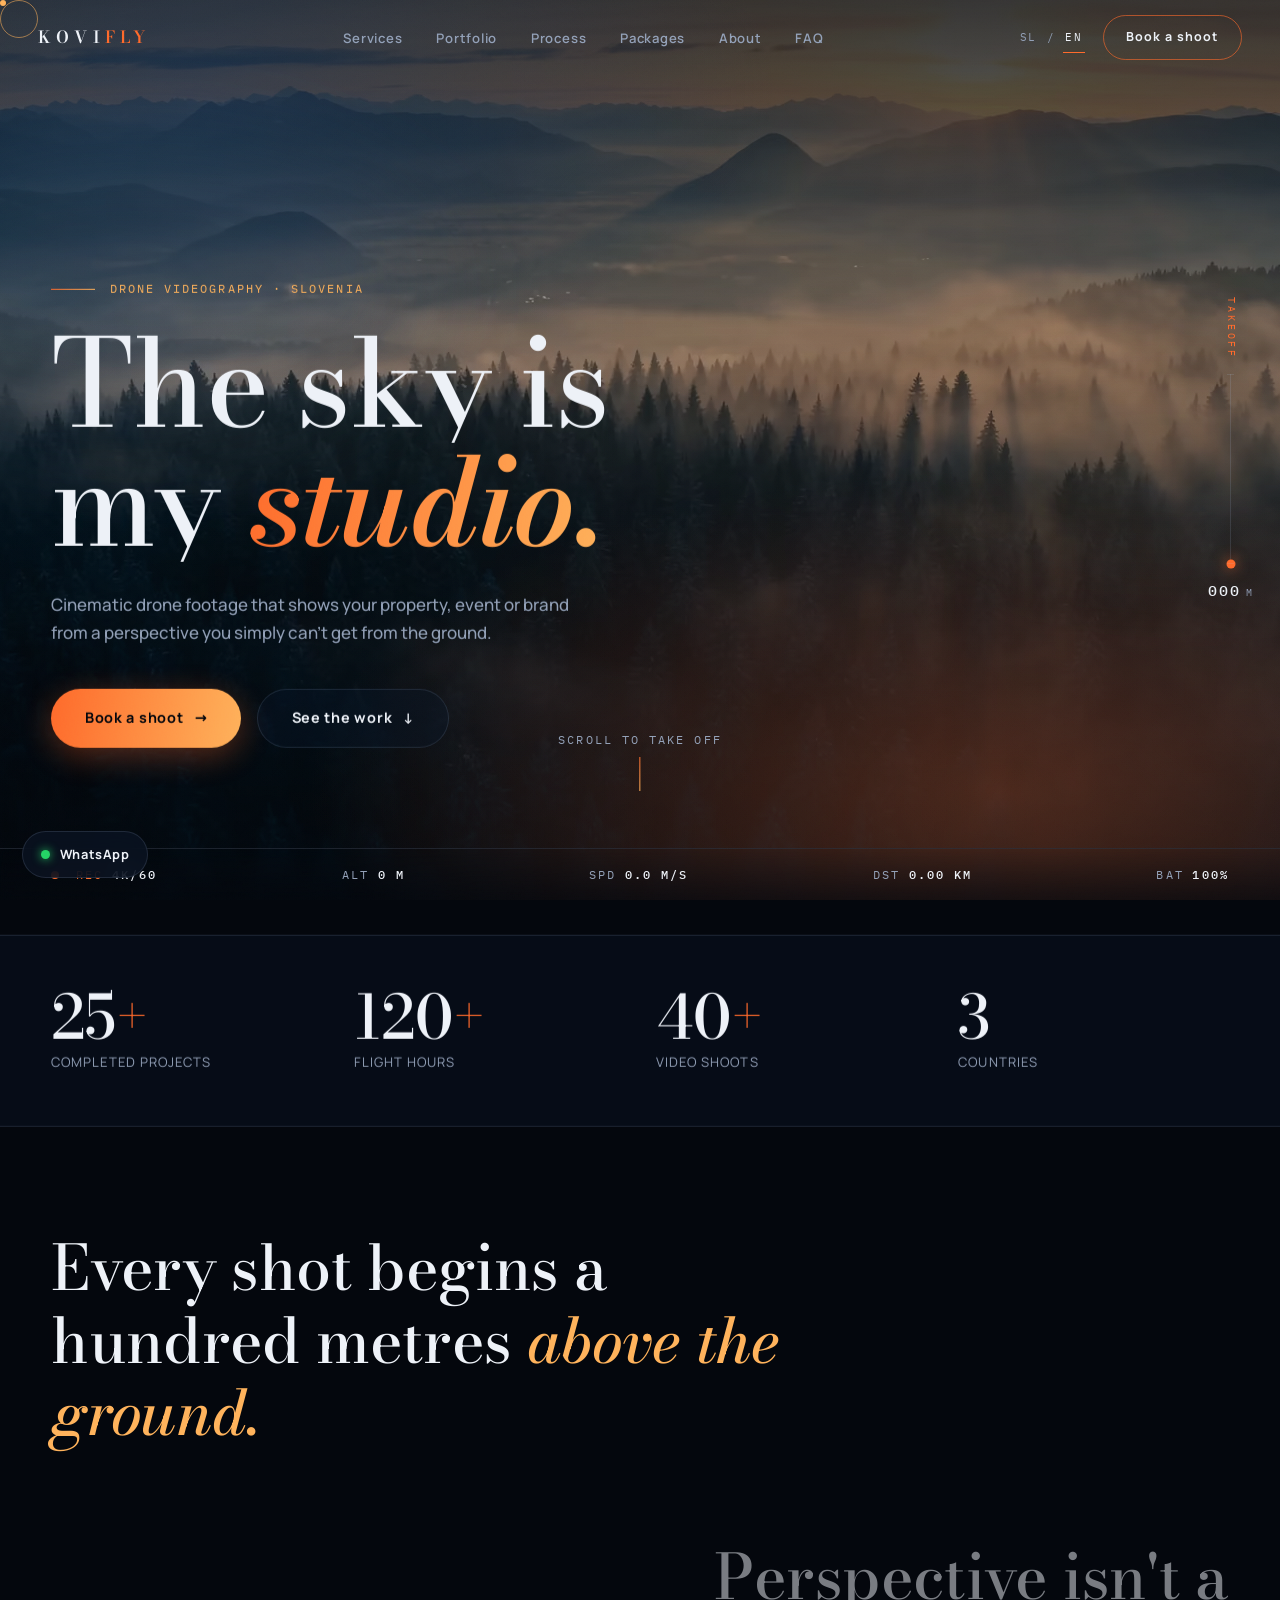
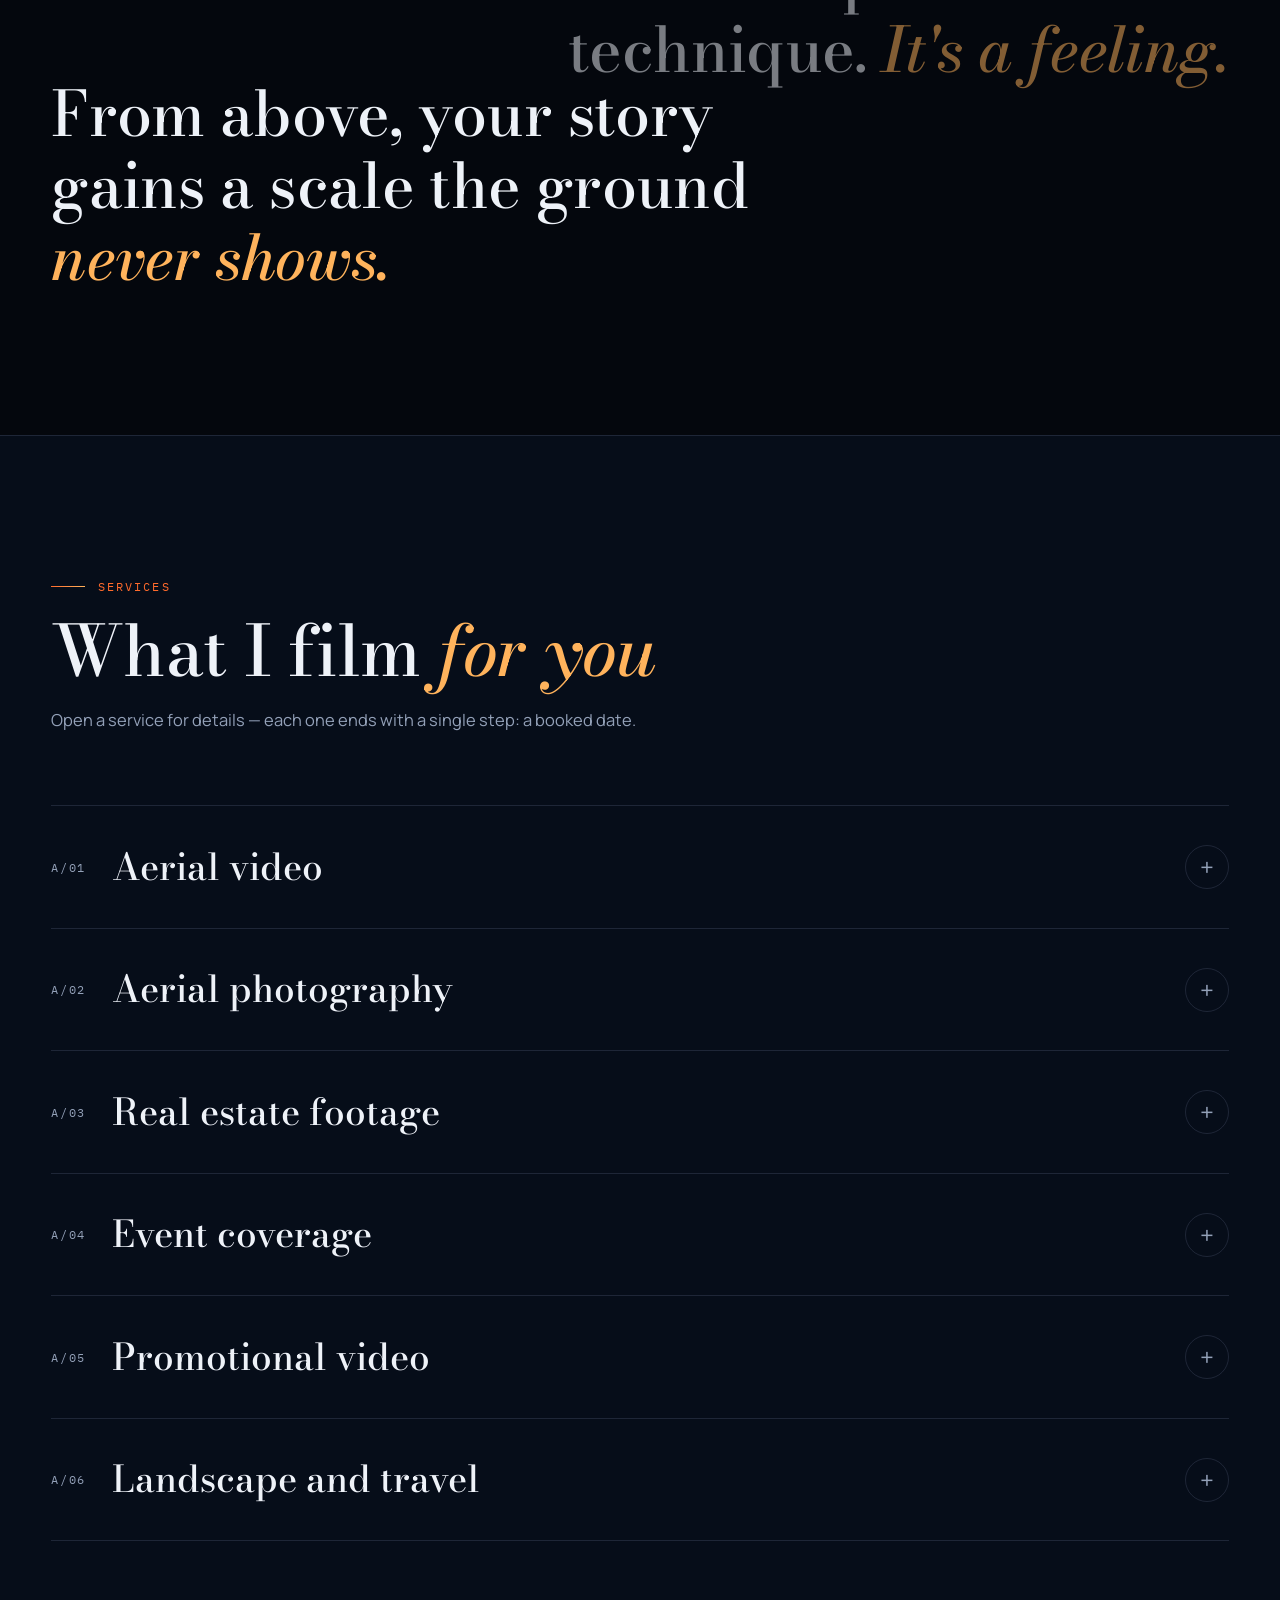
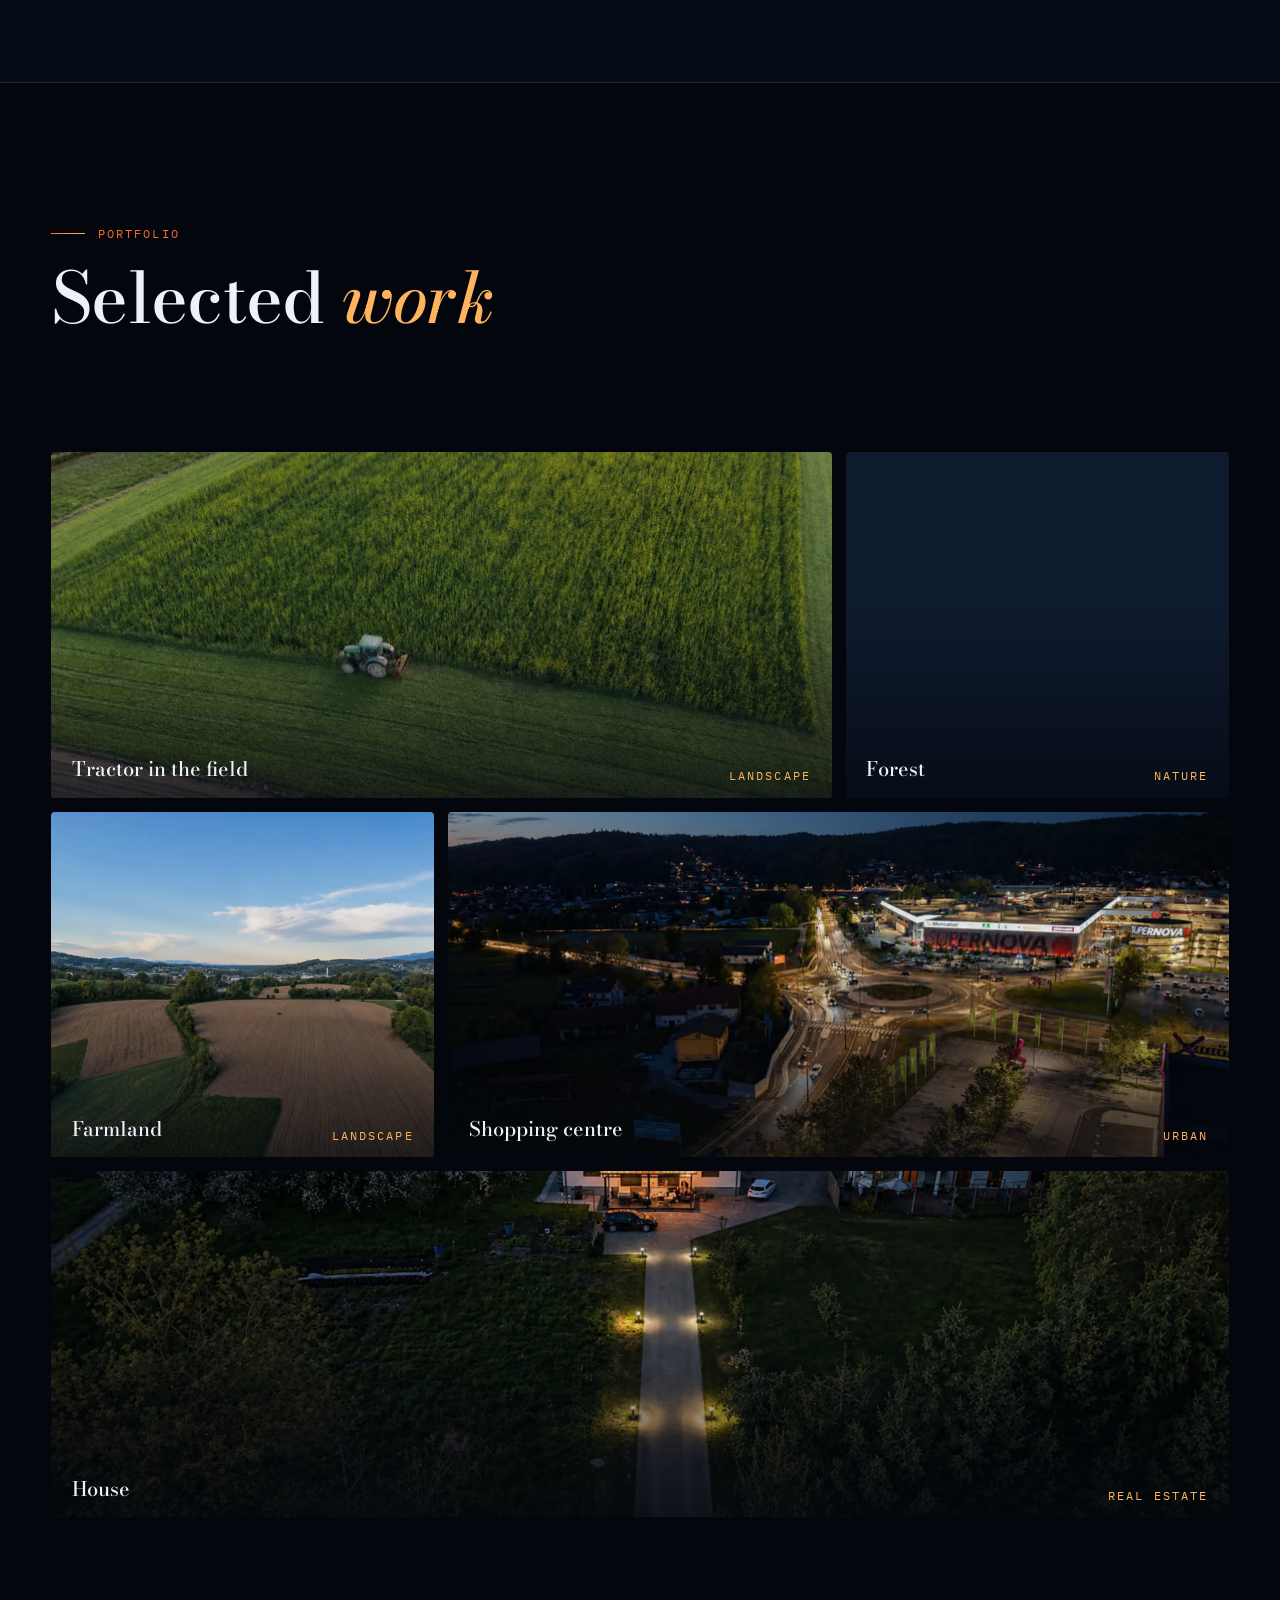
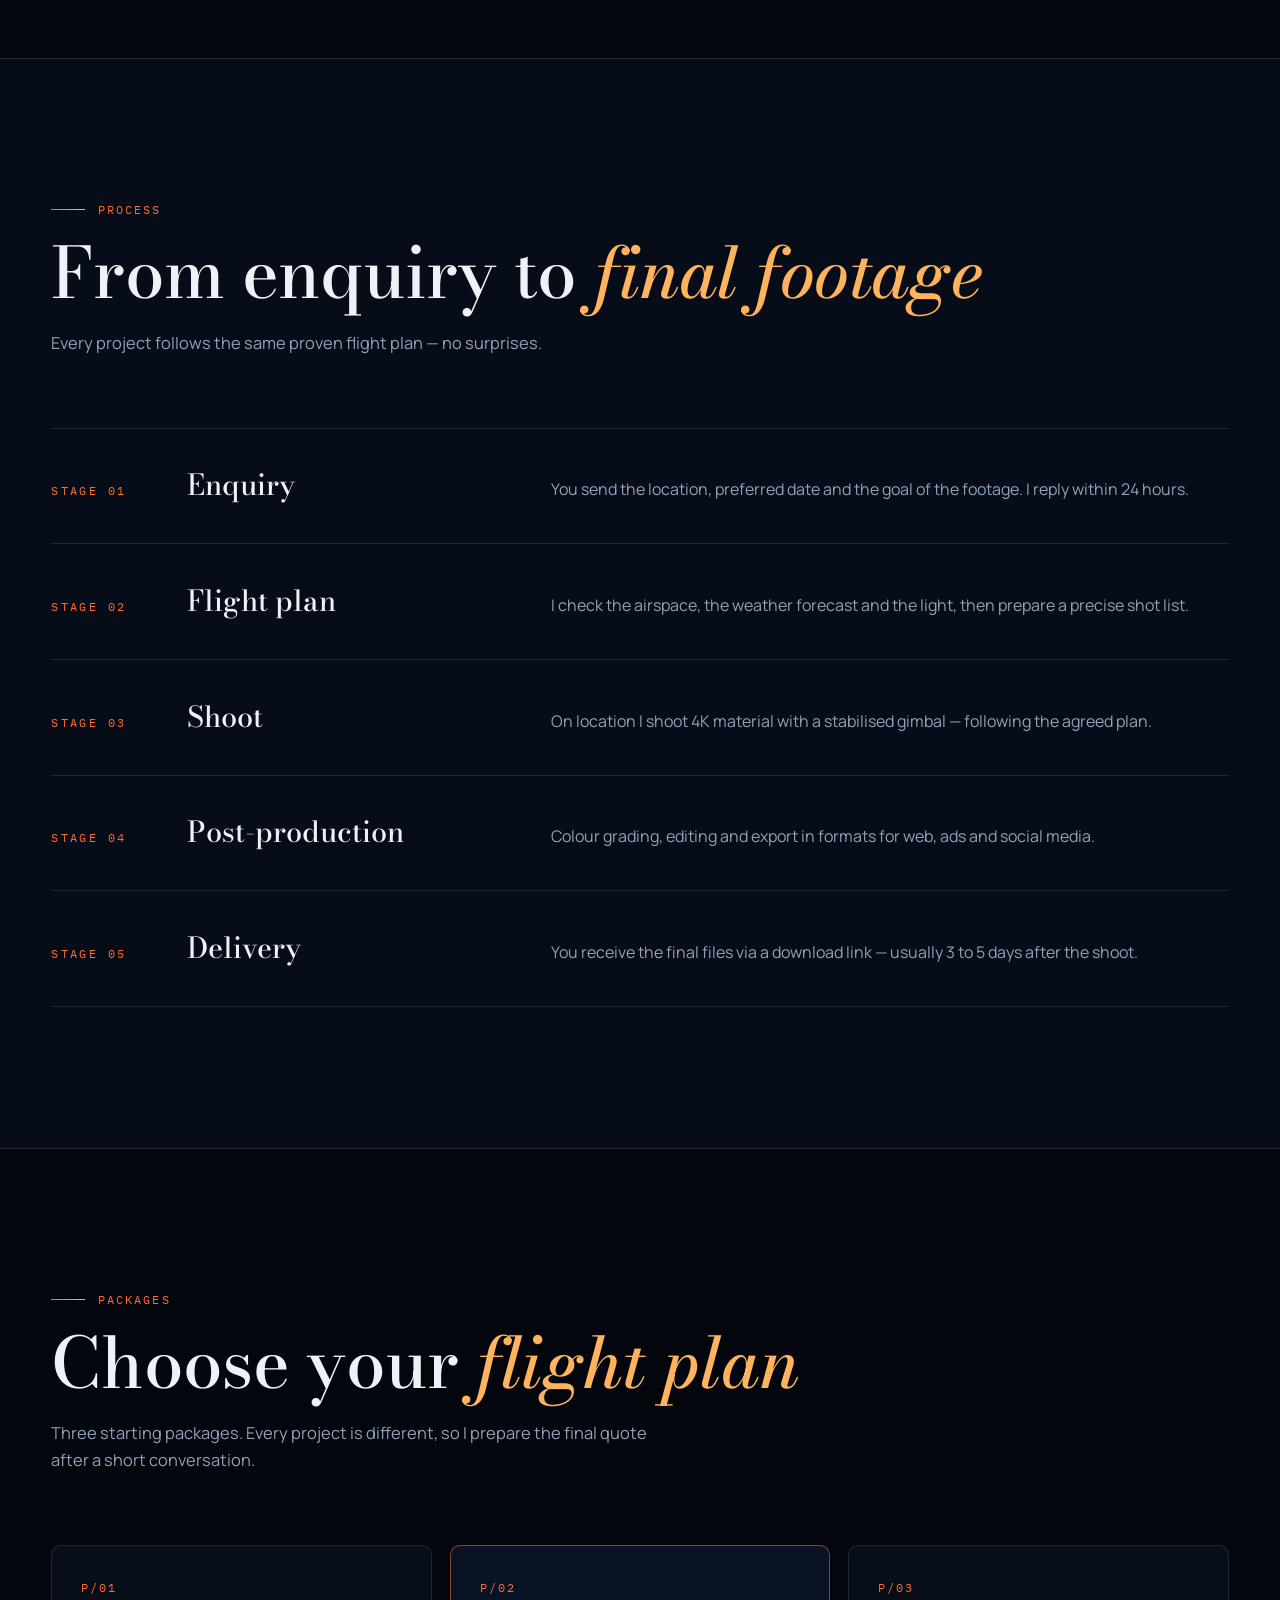
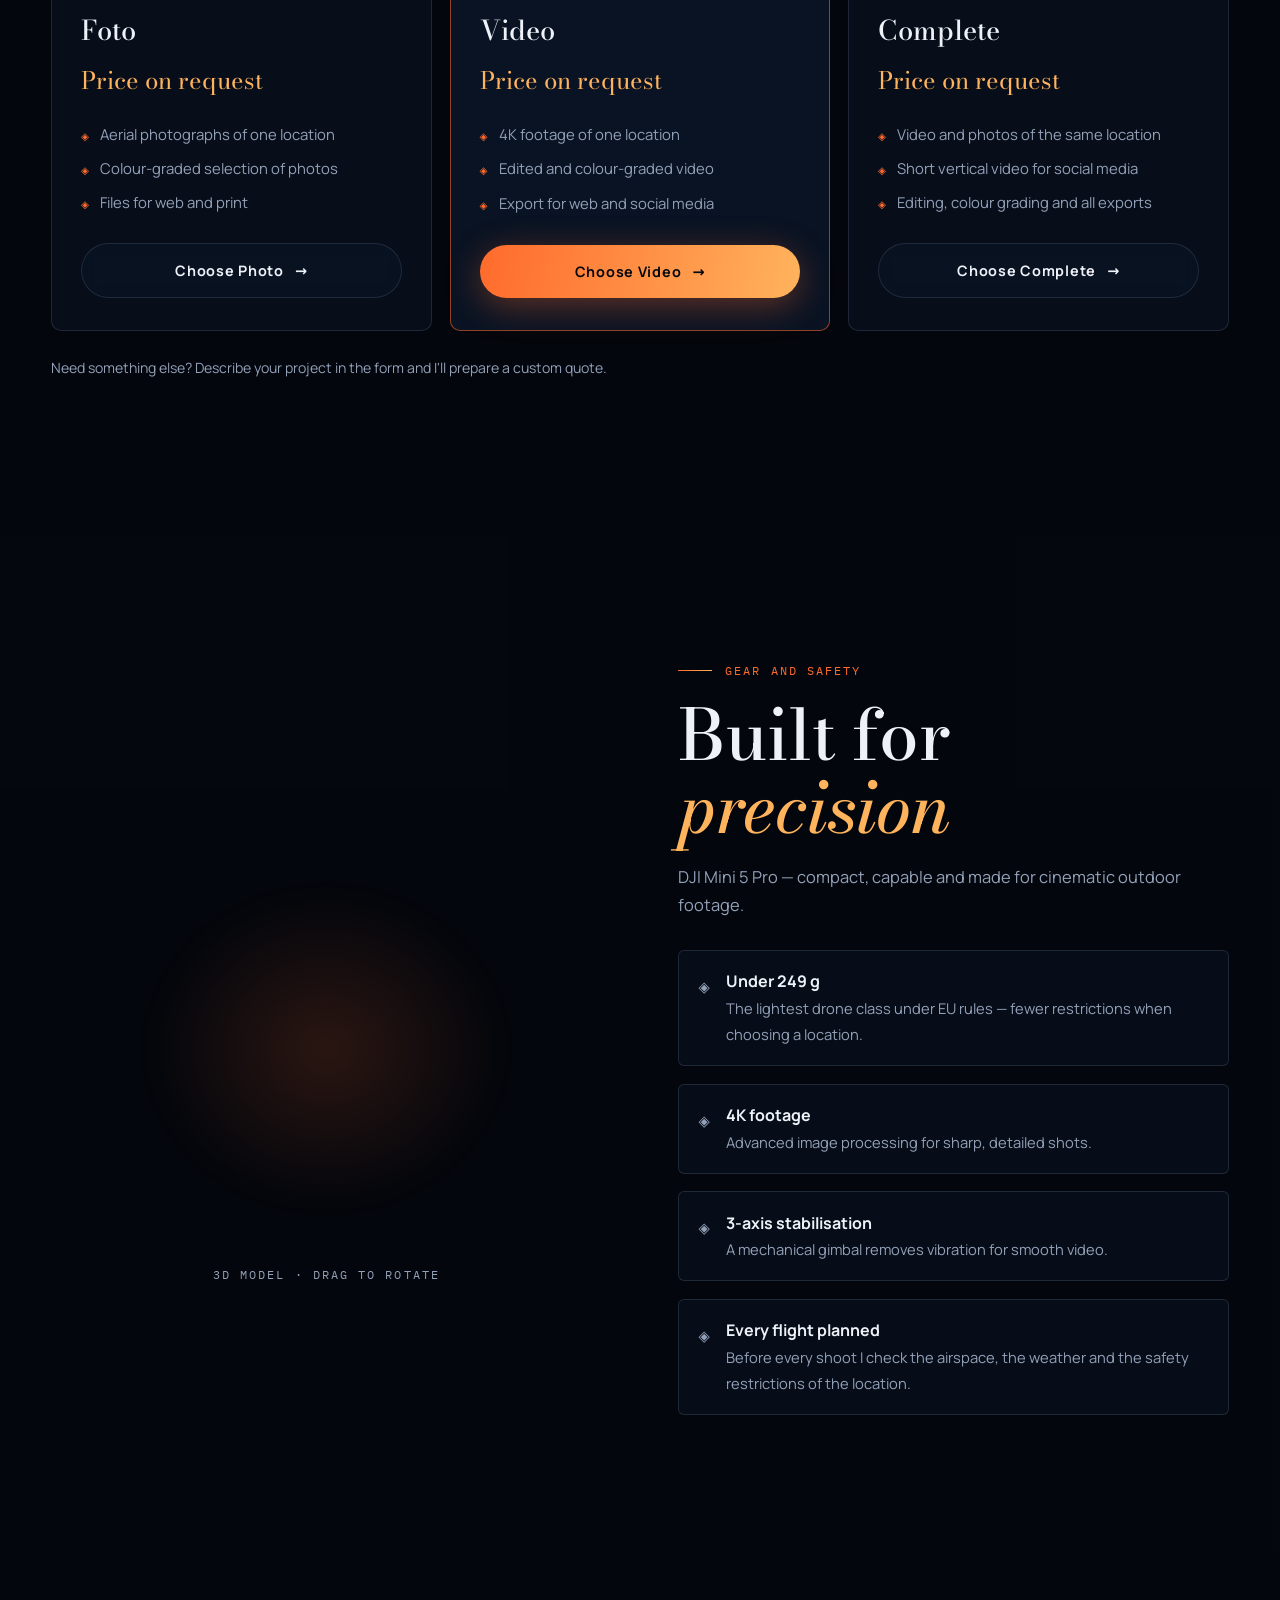
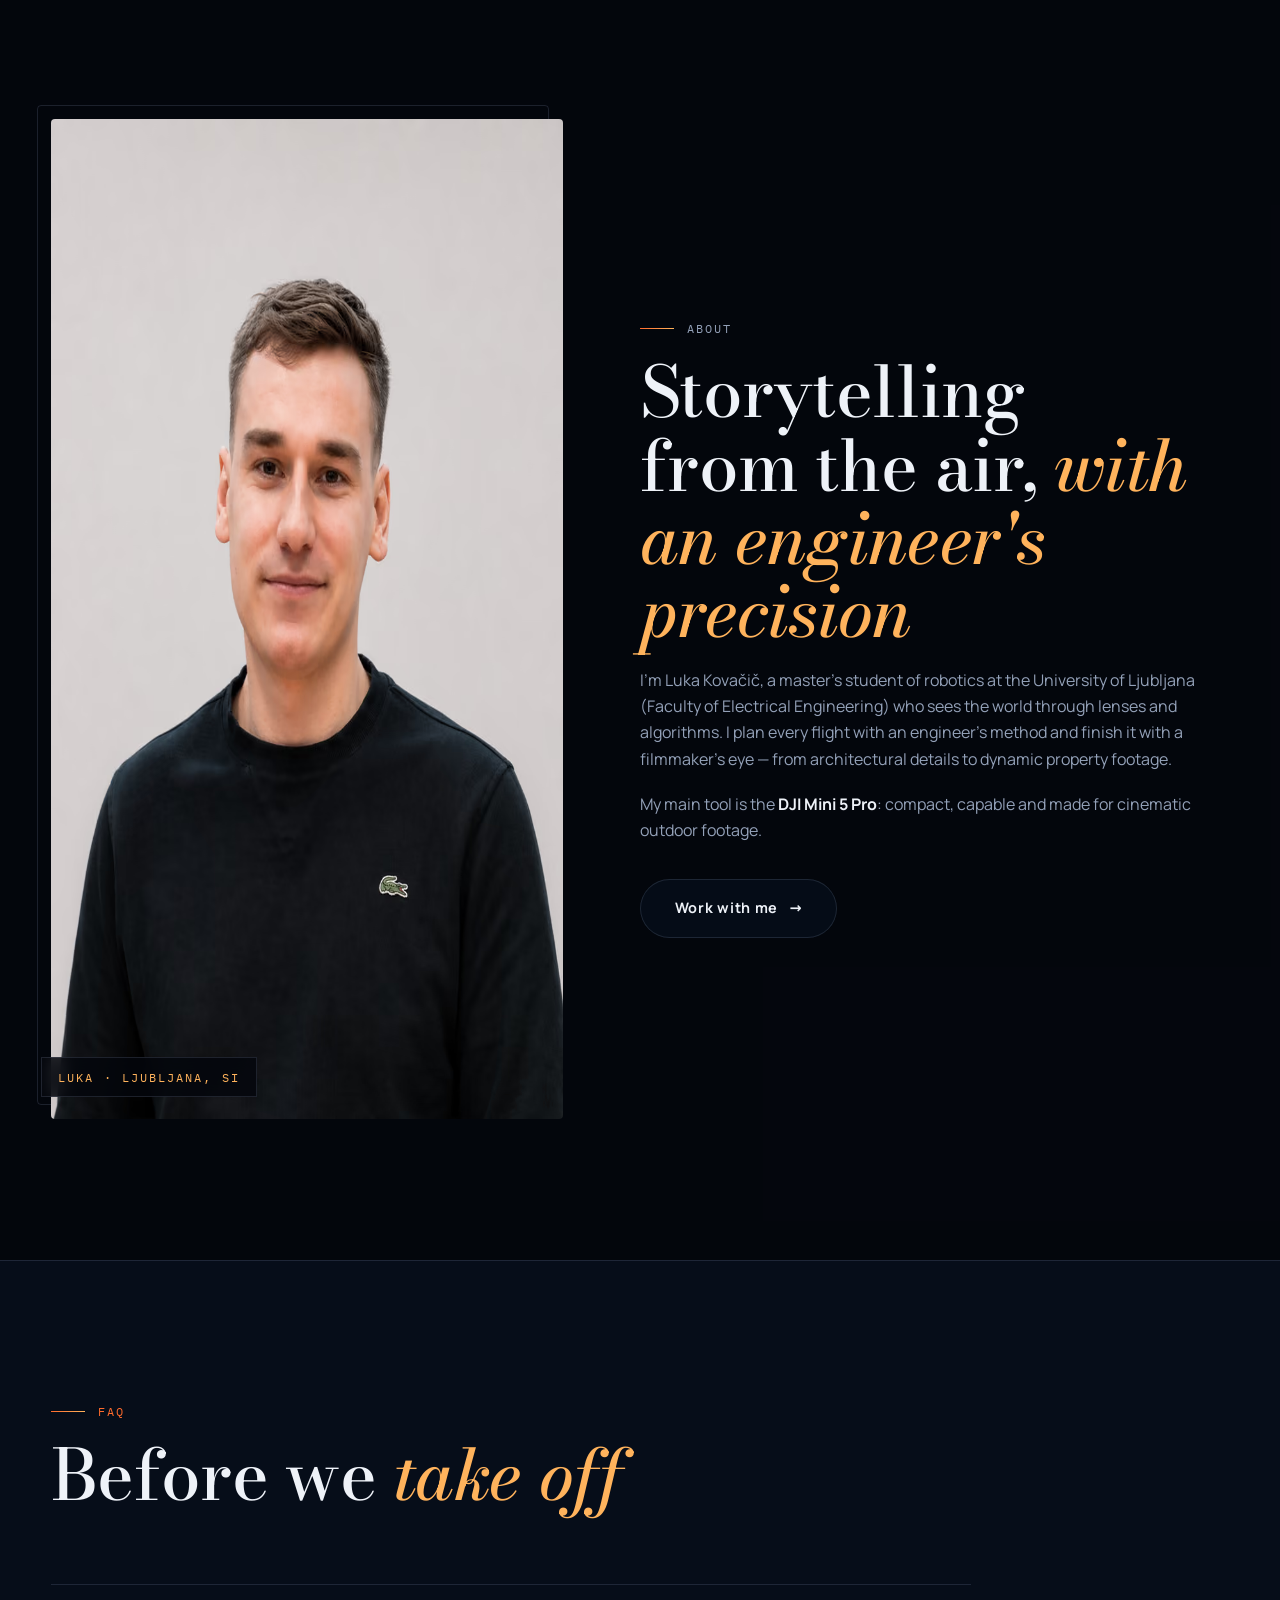
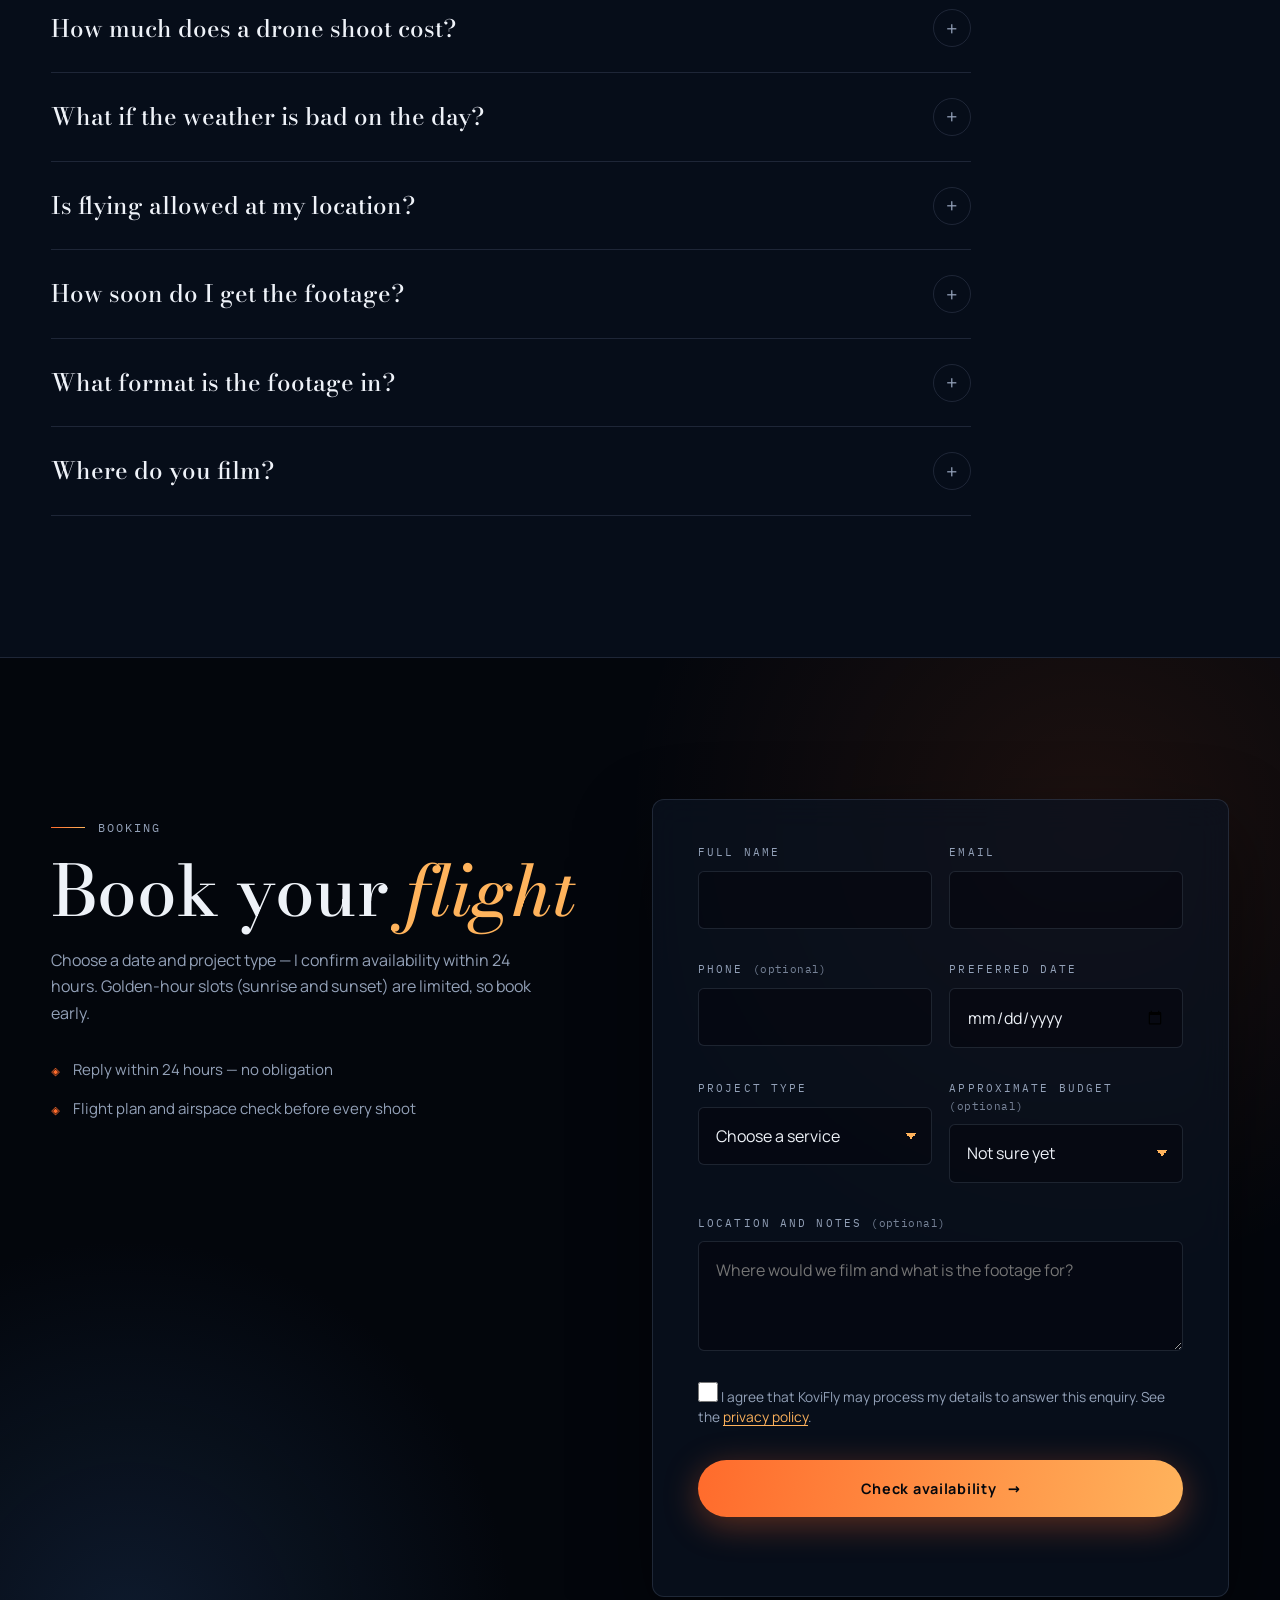
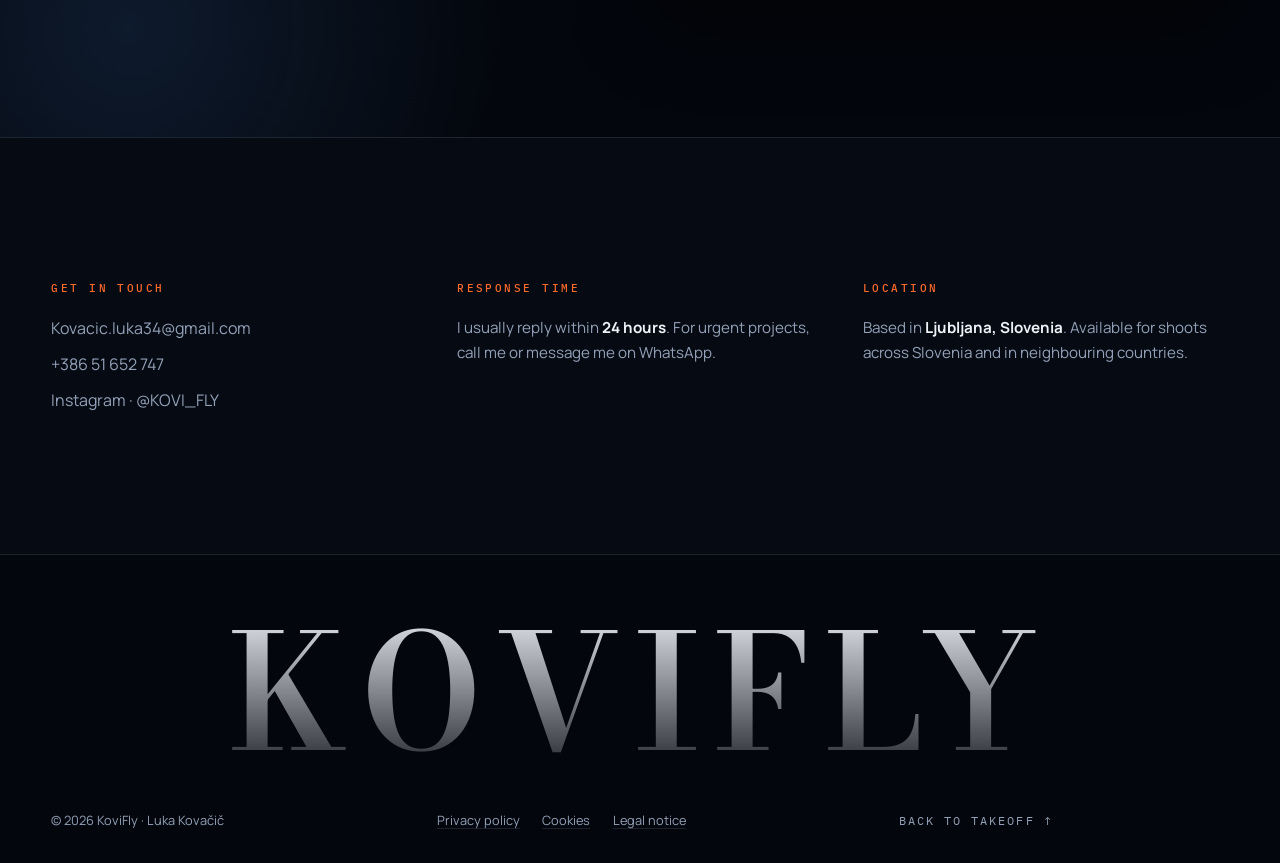
==== commit e98ffcdc: "F2: koncept leta — pre-flight, telemetrija na scroll, mini zemljevid, pristanek - preloader kot pre-" ====
--- a/en/index.html
+++ b/en/index.html
@@ -13,7 +13,7 @@
 <link rel="icon" href="/favicon.svg" type="image/svg+xml">
 <link rel="preload" href="/fonts/bodoni-moda-latin-wght-normal.woff2" as="font" type="font/woff2" crossorigin>
 <link rel="preload" href="/fonts/manrope-latin-wght-normal.woff2" as="font" type="font/woff2" crossorigin>
-<script>document.documentElement.classList.add("js")</script>
+<script>(function(d){d.classList.add("js");try{if(localStorage.getItem("kf_preflight"))d.classList.add("no-loader")}catch(e){}})(document.documentElement)</script>
 <link rel="stylesheet" href="/css/main.css">
 
 <meta property="og:site_name" content="KoviFly">
@@ -61,12 +61,18 @@
 <body>
 <a class="skip" href="#story">Skip to content</a>
 
-<!-- ====== PRELOADER ====== -->
+<!-- ====== PRELOADER: pre-flight checklist (samo ob prvem obisku, preskočljiv) ====== -->
 <div id="loader" aria-hidden="true">
   <div class="loader-inner">
-    <span class="loader-brand">KOVI<em style="font-style:normal;color:var(--ember)">FLY</em></span>
-    <span class="loader-alt mono">CLIMB · ALT <b id="loaderAlt">000</b> M</span>
+    <span class="loader-brand">KOVI<em>FLY</em></span>
+    <span class="loader-title mono">PRE-FLIGHT CHECK</span>
+    <ul class="loader-list mono">
+      <li><span>GPS LOCK</span><b>14 SAT</b><i>✓</i></li>
+      <li><span>COMPASS</span><b>CALIBRATED</b><i>✓</i></li>
+      <li><span>BATTERY</span><b>100 %</b><i>✓</i></li>
+    </ul>
     <div class="loader-bar"><i id="loaderBar"></i></div>
+    <span class="loader-skip mono">CLICK TO SKIP</span>
   </div>
 </div>
 
@@ -120,18 +126,17 @@
 </div>
 
 <!-- ====== SKY — fiksni video za celo stranjo (scrub na scroll) ======
-     Video se naloži šele z JS in samo na namizju; mobilni in reduced-motion ostanejo pri sliki. -->
+     Video se naloži šele z JS: namizje 1600 px, mobilno lahka pokončna različica.
+     Reduced-motion in varčevanje s podatki ostaneta pri sliki (prvi kader videa). -->
 <div class="sky" aria-hidden="true">
   <picture><source type="image/avif" srcset="/img/hero-poster-800.avif 800w, /img/hero-poster-1600.avif 1600w" sizes="100vw"><source type="image/webp" srcset="/img/hero-poster-800.webp 800w, /img/hero-poster-1600.webp 1600w" sizes="100vw"><img src="/img/hero-poster-800.webp" alt="" width="800" height="450" decoding="async" fetchpriority="high"></picture>
-  <video id="skyA" muted playsinline preload="none" data-src="/video/hero-scroll.mp4"></video>
-  <video id="skyB" muted playsinline preload="none" data-src="/video/sky-b.mp4"></video>
-  <div class="sky-dip" id="skyDip"></div>
+  <video id="skyA" muted playsinline preload="none" data-src="/video/hero-scroll.mp4" data-src-m="/video/hero-scroll-m.mp4"></video>
   <div class="sky-veil"></div>
 </div>
 
 <main>
 <!-- ====== HERO ====== -->
-<section class="hero" id="hero" data-phase="TAKEOFF">
+<section class="hero" id="hero" data-wp="Takeoff" data-phase="TAKEOFF">
   <div class="hero-shade"></div>
   <div class="hero-cloud c1"></div>
   <div class="hero-cloud c2"></div>
@@ -156,10 +161,10 @@
   <div class="hero-hud mono" aria-hidden="true">
     <div class="wrap">
       <div class="hud-item hud-rec">REC <b>4K/60</b></div>
-      <div class="hud-item">ALT <b id="hudAlt">124 m</b></div>
-      <div class="hud-item">GPS <b>46.05°N 14.51°E</b></div>
-      <div class="hud-item">WIND <b id="hudWind">3.2 m/s</b></div>
-      <div class="hud-item">BAT <b id="hudBat">94%</b></div>
+      <div class="hud-item">ALT <b id="hudAlt">0 m</b></div>
+      <div class="hud-item">SPD <b id="hudSpd">0.0 m/s</b></div>
+      <div class="hud-item">DST <b id="hudDst">0.00 km</b></div>
+      <div class="hud-item">BAT <b id="hudBat">100%</b></div>
     </div>
   </div>
 </section>
@@ -175,7 +180,7 @@
 </div>
 
 <!-- ====== STORY ====== -->
-<section class="story sec" id="story" data-phase="CLIMB">
+<section class="story sec" id="story" data-wp="Story" data-phase="CLIMB">
   <div class="wrap">
     <p class="story-line js-scrub">Every shot begins a hundred metres <em>above the ground.</em></p>
     <p class="story-line js-scrub">Perspective isn't a technique. <em>It's a feeling.</em></p>
@@ -184,7 +189,7 @@
 </section>
 
 <!-- ====== SERVICES ====== -->
-<section class="services sec" id="services" data-phase="MISSION">
+<section class="services sec" id="services" data-wp="Services" data-phase="MISSION">
   <div class="wrap">
     <div class="sec-head">
       <p class="eyebrow mono" data-reveal>Services</p>
@@ -245,7 +250,7 @@
 </section>
 
 <!-- ====== PORTFOLIO ====== -->
-<section class="sec" id="portfolio" data-phase="PANORAMA">
+<section class="sec" id="portfolio" data-wp="Portfolio" data-phase="PANORAMA">
   <div class="wrap">
     <div class="sec-head">
       <p class="eyebrow mono" data-reveal>Portfolio</p>
@@ -292,7 +297,7 @@
 </div>
 
 <!-- ====== PROCESS ====== -->
-<section class="process sec" id="process" data-phase="FLIGHT PLAN">
+<section class="process sec" id="process" data-wp="Process" data-phase="FLIGHT PLAN">
   <div class="wrap">
     <div class="sec-head">
       <p class="eyebrow mono" data-reveal>Process</p>
@@ -310,7 +315,7 @@
 </section>
 
 <!-- ====== PAKETI ====== (cene: js/config.js → prices; dokler so null, piše "Cena po dogovoru") -->
-<section class="plans sec" id="plans" data-phase="PACKAGES">
+<section class="plans sec" id="plans" data-wp="Packages" data-phase="PACKAGES">
   <div class="wrap">
     <div class="sec-head">
       <p class="eyebrow mono" data-reveal>Packages</p>
@@ -357,7 +362,7 @@
 </section>
 
 <!-- ====== GEAR / TRUST ====== -->
-<section class="gear sec" id="gear" data-phase="GEAR">
+<section class="gear sec" id="gear" data-wp="Gear" data-phase="GEAR">
   <div class="wrap">
     <div class="gear-figure" data-reveal>
       <div id="dronImg"><picture><source type="image/avif" srcset="/img/dron-800.avif 800w, /img/dron-1600.avif 1409w" sizes="(max-width:880px) 80vw, 520px"><source type="image/webp" srcset="/img/dron-800.webp 800w, /img/dron-1600.webp 1409w" sizes="(max-width:880px) 80vw, 520px"><img src="/img/dron-800.webp" alt="DJI Mini 5 Pro" width="800" height="452" decoding="async" loading="lazy"></picture></div>
@@ -390,7 +395,7 @@
 </section>
 
 <!-- ====== ABOUT ====== -->
-<section class="about sec" id="about" data-phase="PILOT">
+<section class="about sec" id="about" data-wp="About" data-phase="PILOT">
   <div class="wrap">
     <div class="about-figure" data-reveal>
       <picture><source type="image/avif" srcset="/img/luka-800.avif 800w, /img/luka-1600.avif 1122w" sizes="(max-width:880px) 92vw, 520px"><source type="image/webp" srcset="/img/luka-800.webp 800w, /img/luka-1600.webp 1122w" sizes="(max-width:880px) 92vw, 520px"><img src="/img/luka-800.webp" alt="Luka Kovačič — drone pilot and videographer" width="800" height="1000" decoding="async" loading="lazy"></picture>
@@ -407,7 +412,7 @@
 </section>
 
 <!-- ====== FAQ ====== -->
-<section class="faq sec" id="faq" data-phase="BRIEFING">
+<section class="faq sec" id="faq" data-wp="FAQ" data-phase="BRIEFING">
   <div class="wrap">
     <div class="sec-head">
       <p class="eyebrow mono" data-reveal>FAQ</p>
@@ -443,7 +448,7 @@
 </section>
 
 <!-- ====== BOOKING ====== -->
-<section class="booking sec" id="booking" data-phase="LANDING">
+<section class="booking sec" id="booking" data-wp="Booking" data-phase="LANDING">
   <div class="wrap">
     <div class="booking-copy">
       <p class="eyebrow mono" data-reveal>Booking</p>
@@ -559,6 +564,37 @@
 </section>
 </main>
 
+<!-- ====== MINI ZEMLJEVID LETA (namizje) — waypointe doda JS iz sekcij [data-wp] ====== -->
+<nav class="fmap" id="fmap" aria-label="Flight map — jump to a section">
+  <div class="fmap-head mono"><span>FLIGHT PLAN</span><b id="fmapWp">WP0</b></div>
+  <svg viewBox="0 0 160 150" aria-hidden="false">
+    <g class="fmap-topo" aria-hidden="true">
+      <path d="M-6 44C22 30 48 52 74 40s52-22 92-6"/><path d="M-6 62C26 50 50 70 78 58s50-18 88-4"/>
+      <path d="M-6 84C24 74 54 92 84 80s46-14 82-2"/><path d="M-6 108C30 98 58 114 90 104s44-10 76 0"/>
+      <ellipse cx="112" cy="96" rx="20" ry="11"/><ellipse cx="112" cy="96" rx="11" ry="5.5"/>
+      <ellipse cx="38" cy="26" rx="17" ry="9"/>
+    </g>
+    <path class="fmap-base" id="fmapBase" d="M20 134C26 104 62 124 72 96S34 66 60 44s66 8 80-26"/>
+    <path class="fmap-trail" id="fmapTrail" d="M20 134C26 104 62 124 72 96S34 66 60 44s66 8 80-26"/>
+    <g id="fmapWps"></g>
+    <g class="fmap-drone" id="fmapDrone" aria-hidden="true"><circle r="7"/><path d="M0-5 3.6 4 0 2.2-3.6 4Z"/></g>
+  </svg>
+  <div class="fmap-label mono" id="fmapLabel" aria-hidden="true">TAKEOFF</div>
+  <div class="fmap-tele mono" aria-hidden="true">
+    <span>ALT<b id="tAlt">000</b></span><span>SPD<b id="tSpd">0.0</b></span><span>DST<b id="tDst">0.00</b></span>
+  </div>
+</nav>
+
+<!-- mobilno: tanka vrstica napredka leta -->
+<div class="fbar mono" id="fbar" aria-hidden="true">
+  <i id="fbarFill"></i>
+  <span id="fbarWp">WP0 · TAKEOFF</span>
+  <span>ALT <b id="fbarAlt">000</b> M</span>
+</div>
+
+<!-- pristanek na koncu strani -->
+<div class="landing mono" id="landing" aria-hidden="true"><i></i><span id="landingTxt">LANDING</span></div>
+
 <footer class="footer">
   <div class="footer-mark" aria-hidden="true">KOVIFLY</div>
   <div class="wrap footer-bar">
--- a/css/main.css
+++ b/css/main.css
@@ -687,3 +687,98 @@
   [data-reveal].in{animation:rvIn .9s var(--ease) backwards}
 }
 @keyframes rvIn{from{opacity:0;transform:translateY(40px)}to{opacity:1;transform:none}}
+
+/* ============================================================
+   F2 — KONCEPT LETA: pre-flight, zemljevid, telemetrija, pristanek
+============================================================ */
+.no-loader #loader{display:none}
+#loader{cursor:pointer;animation-delay:2.4s}
+.loader-brand em{font-style:normal;color:var(--ember)}
+.loader-title{display:block;margin-top:1.4rem;color:var(--ember)}
+.loader-list{list-style:none;margin:1rem auto 0;width:min(260px,74vw);display:grid;gap:.45rem;color:var(--haze);text-align:left}
+.loader-list li{display:grid;grid-template-columns:1fr auto 1.4em;gap:.6rem;align-items:baseline;opacity:.25;transition:opacity .25s}
+.loader-list b{color:var(--cloud);font-weight:500;opacity:0;transition:opacity .25s}
+.loader-list i{font-style:normal;color:#7ddc9f;opacity:0;transform:scale(.4);transition:opacity .2s,transform .3s var(--ease);text-align:right}
+.loader-list li.ok{opacity:1}
+.loader-list li.ok b{opacity:1}
+.loader-list li.ok i{opacity:1;transform:none}
+.loader-skip{display:block;margin-top:1.3rem;font-size:.58rem;color:var(--haze);opacity:.7}
+
+/* video ozadje se prelije čez sliko, ko je pripravljen */
+#skyA{opacity:0;transition:opacity .6s linear}
+#skyA.ready{opacity:1}
+
+/* višinomer: oznaka se dviga z višino */
+.alt-marker{transition:top .25s linear}
+body.landed .alt-marker{background:#7ddc9f;box-shadow:0 0 14px rgba(125,220,159,.8)}
+body.landed .hud-rec::before{animation:none;opacity:.3}
+
+/* ---- mini zemljevid ---- */
+.fmap{
+  position:fixed;right:22px;bottom:22px;z-index:70;width:184px;padding:.7rem .75rem .65rem;
+  border:1px solid var(--line);border-radius:10px;background:rgba(6,11,20,.78);
+  backdrop-filter:blur(12px);-webkit-backdrop-filter:blur(12px);
+  opacity:0;transform:translateY(12px);transition:opacity .6s var(--ease),transform .6s var(--ease);
+}
+.fmap.on{opacity:1;transform:none}
+.fmap-head{display:flex;justify-content:space-between;font-size:.56rem;color:var(--haze)}
+.fmap-head b{color:var(--ember);font-weight:500}
+.fmap svg{display:block;width:100%;height:auto;margin:.35rem 0 .2rem;overflow:visible}
+.fmap-topo path,.fmap-topo ellipse{fill:none;stroke:rgba(178,198,234,.1);stroke-width:.7}
+.fmap-base{fill:none;stroke:rgba(178,198,234,.3);stroke-width:1;stroke-dasharray:2 3}
+.fmap-trail{fill:none;stroke:var(--ember);stroke-width:1.8;stroke-linecap:round}
+.fmap-wp circle{fill:var(--ink);stroke:var(--haze);stroke-width:1.2;transition:fill .3s,stroke .3s,r .3s}
+.fmap-wp .hit{fill:transparent;stroke:none}
+.fmap-wp.passed circle:not(.hit){fill:var(--amber);stroke:var(--amber)}
+.fmap-wp.current circle:not(.hit){stroke:var(--cloud)}
+.fmap-wp:hover circle:not(.hit),.fmap-wp:focus-visible circle:not(.hit){fill:var(--cloud);stroke:var(--cloud)}
+.fmap-wp:focus-visible{outline:none}
+.fmap-wp:focus-visible .hit{stroke:var(--amber);stroke-width:1}
+.fmap-wp{cursor:pointer}
+.fmap-drone circle{fill:rgba(255,107,44,.18);stroke:none}
+.fmap-drone path{fill:var(--cloud)}
+.fmap-label{font-size:.6rem;color:var(--cloud);min-height:1.1em;white-space:nowrap;overflow:hidden;text-overflow:ellipsis}
+.fmap-tele{display:grid;grid-template-columns:repeat(3,1fr);gap:.3rem;margin-top:.45rem;padding-top:.45rem;border-top:1px solid var(--line);font-size:.5rem;color:var(--haze)}
+.fmap-tele b{display:block;color:var(--cloud);font-weight:500;font-size:.72rem;letter-spacing:.04em;font-variant-numeric:tabular-nums}
+@media(max-width:1100px){.fmap{display:none}}
+/* zemljevid ne sme prekriti višinomera na nizkih zaslonih */
+@media(max-height:760px){.altimeter{top:38%}}
+
+/* ---- mobilna vrstica leta ---- */
+.fbar{
+  display:none;position:fixed;left:0;right:0;top:var(--nav-h);z-index:95;height:24px;padding:0 4vw;
+  align-items:center;justify-content:space-between;font-size:.56rem;color:var(--haze);
+  background:rgba(4,7,13,.72);backdrop-filter:blur(12px);-webkit-backdrop-filter:blur(12px);
+  border-bottom:1px solid var(--line);opacity:0;transition:opacity .4s;pointer-events:none;
+}
+.fbar i{position:absolute;left:0;bottom:-1px;height:2px;width:100%;background:var(--grad);transform-origin:left;transform:scaleX(0)}
+.fbar b{color:var(--cloud);font-weight:500;font-variant-numeric:tabular-nums}
+.fbar span:first-of-type{color:var(--amber)}
+@media(max-width:1100px){.fbar{display:flex}.fbar.on{opacity:1}}
+
+/* ---- pristanek ---- */
+.landing{
+  position:fixed;left:50%;bottom:26px;z-index:80;transform:translate(-50%,20px);
+  display:flex;align-items:center;gap:.7rem;padding:.6rem 1.1rem;border-radius:100px;
+  border:1px solid rgba(255,107,44,.5);background:rgba(6,11,20,.85);color:var(--amber);
+  backdrop-filter:blur(12px);-webkit-backdrop-filter:blur(12px);
+  opacity:0;pointer-events:none;transition:opacity .45s var(--ease),transform .45s var(--ease),border-color .4s,color .4s;white-space:nowrap;
+}
+.landing.on{opacity:1;transform:translate(-50%,0)}
+.landing i{width:9px;height:9px;border-radius:50%;background:var(--ember);animation:blink 1s infinite}
+.landing.down{border-color:rgba(125,220,159,.6);color:#9be8b6}
+.landing.down i{background:#7ddc9f;animation:none;box-shadow:0 0 0 0 rgba(125,220,159,.6);animation:pad 1.6s ease-out 2}
+@keyframes pad{to{box-shadow:0 0 0 16px rgba(125,220,159,0)}}
+@media(max-width:700px){.landing{bottom:70px;font-size:.6rem}}
+/* zemljevid: na običajnih zaslonih kompakten in polprosojen, da ne zakriva vsebine; ob hoverju/fokusu poln */
+@media(max-width:1699px){
+  .fmap{width:146px;padding:.55rem .6rem .5rem}
+  .fmap.on{opacity:.72}
+  .fmap.on:hover,.fmap.on:focus-within{opacity:1}
+  .fmap-tele{display:none}
+  .fmap:hover .fmap-tele,.fmap:focus-within .fmap-tele{display:grid}
+}
+.landing{bottom:64px}
+@media(max-width:1100px){.landing{display:none}}
+body.landed .fmap-label,body.landed .fbar span:first-of-type{color:#9be8b6}
+@media(min-width:1101px){.footer-bar{padding-right:176px}}
